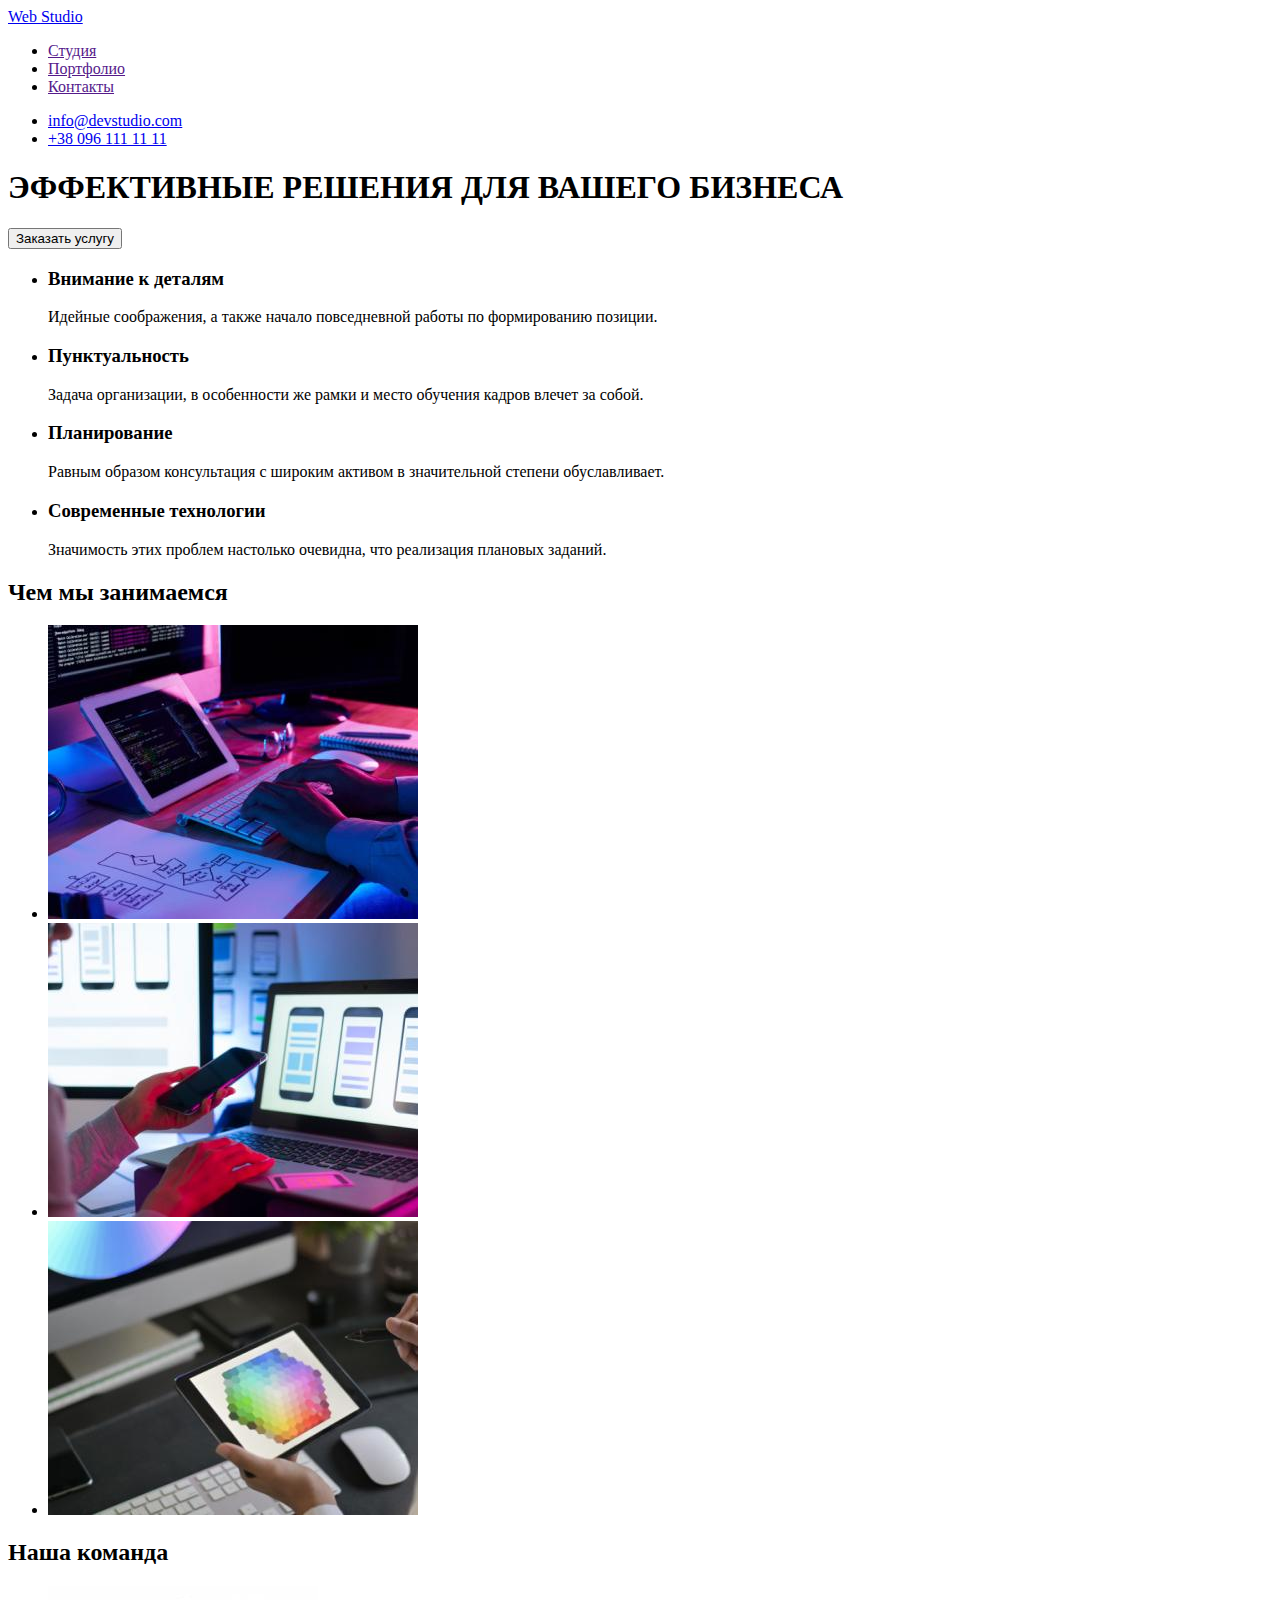
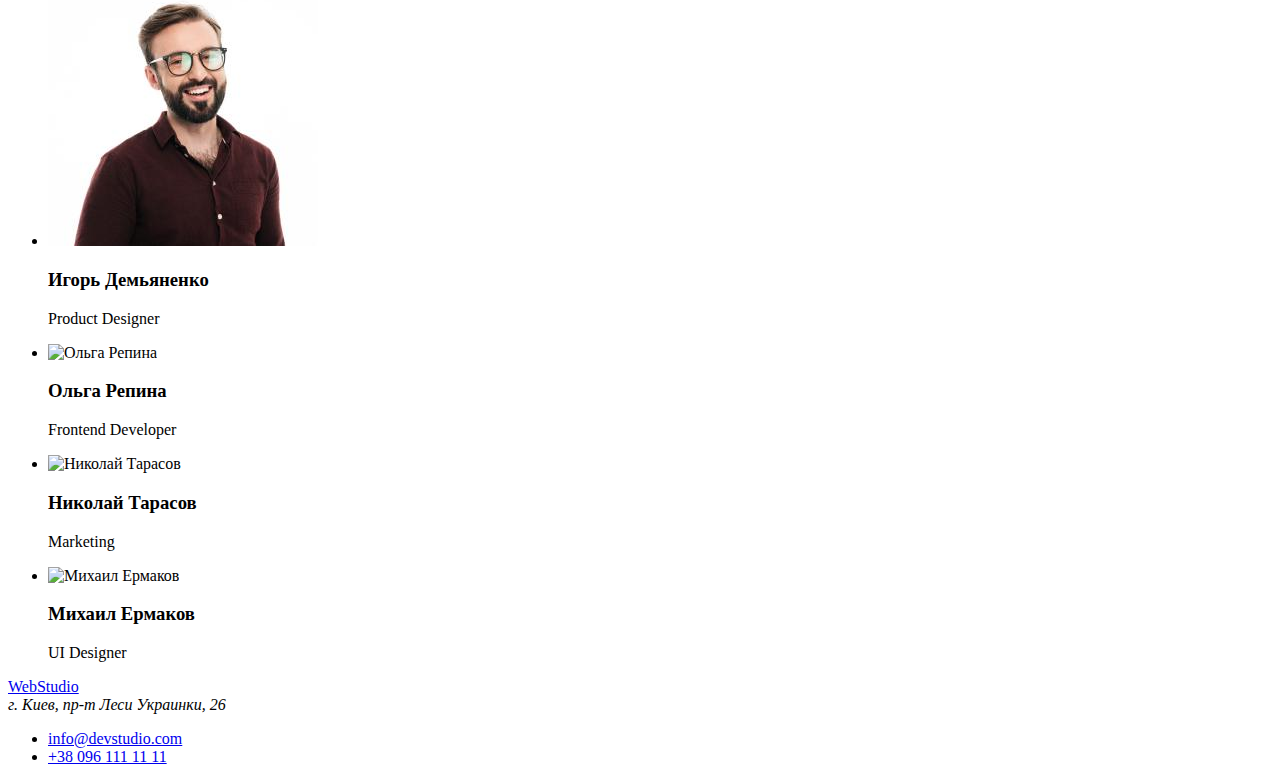
==== index.html @ 042c29c3 "разметка макета Главной стр" ====
<!DOCTYPE html>
<html lang="ru">

<head>
    <meta charset="UTF-8">
    <meta http-equiv="X-UA-Compatible" content="IE=edge">
    <meta name="viewport" content="width=device-width, initial-scale=1.0">
    <title>page 1, Studio</title>
</head>

<body>
    <!-- Шапка сайта Heder-->
    <header>
        <nav>
                <a href="/">Web <span>Studio</span></a>
            <ul>
                <li><a href="">Студия</a></li>
                <li><a href="">Портфолио</a></li>
                <li><a href="">Контакты</a></li>
            </ul>

        </nav>
            <ul>
                <li><a href="mailto:info@devstudio.com">info@devstudio.com</a></li>
                <li><a href="tel:+380961111111">+38 096 111 11 11</a></li>
            </ul>

    </header>

    <main>
        <!-- Шапка section -->
        <section>
            <h1>ЭФФЕКТИВНЫЕ РЕШЕНИЯ ДЛЯ ВАШЕГО БИЗНЕСА</h1>
            <button type="submit">Заказать услугу</button>
        </section>

        <!-- Особенности section  -->
        <section>
            <ul>
                <li>
                    <h3>Внимание к деталям</h3>
                    <p>Идейные соображения, а также начало повседневной работы по формированию позиции.</p>
                </li>
                <li>
                    <h3>Пунктуальность</h3>
                    <p>Задача организации, в особенности же рамки и место обучения кадров влечет за собой.</p>
                </li>
                <li>
                    <h3>Планирование</h3>
                    <p>Равным образом консультация с широким активом в значительной степени обуславливает.</p>
                </li>
                <li>
                    <h3>Современные технологии</h3>
                    <p>Значимость этих проблем настолько очевидна, что реализация плановых заданий.</p>
                </li>
            </ul>
        </section>

        <!-- Чем мы занимаемся section -->
        <section>
            <h2>Чем мы занимаемся</h2>

            <ul>
                <li>
                    <img width="370" src="./images/box_1.jpg" alt="клавиатура и планшет">
                </li>
                <li>
                    <img width="370" src="./images/box_2.jpg" alt="ноутбук на столе">
                </li>
                <li>
                    <img width="370" src="./images/box_3.jpg" alt="планшет в руке">
                </li>
            </ul>
        </section>

        <!-- Наша команда section -->
        <section>
            <h2>Наша команда</h2>

            <ul>
                <li>
                    <img width="270" height="260" src="./images/team_card_1.jpg" alt="Игорь Демьяненко">
                    <h3>Игорь Демьяненко</h3>
                    <p>Product Designer</p>
                </li>
                <li>
                    <img width="270" height="260" src="./images/team_card_2.jpg" alt="Ольга Репина">
                    <h3>Ольга Репина</h3>
                    <p>Frontend Developer</p>
                </li>
                <li>
                    <img width="270" height="260" src="./images/team_card_3.jpg" alt="Николай Тарасов">
                    <h3>Николай Тарасов</h3>
                    <p>Marketing</p>
                </li>
                <li>
                    <img width="270" height="260" src="./images/team_card_4.jpg" alt="Михаил Ермаков">
                    <h3>Михаил Ермаков</h3>
                    <p>UI Designer</p>
                </li>
            </ul>
        </section>

    </main>

    <!-- Футер -->
    <footer>
            <a href="/">Web<span>Studio</span></a>

            <address>г. Киев, пр-т Леси Украинки, 26</address>

            <ul>
                <li><a href="mailto:info@devstudio.com">info@devstudio.com</a></li>
                <li><a href="tel:+380961111111">+38 096 111 11 11</a></li>
            </ul>    
    </footer>
</body>

</html>
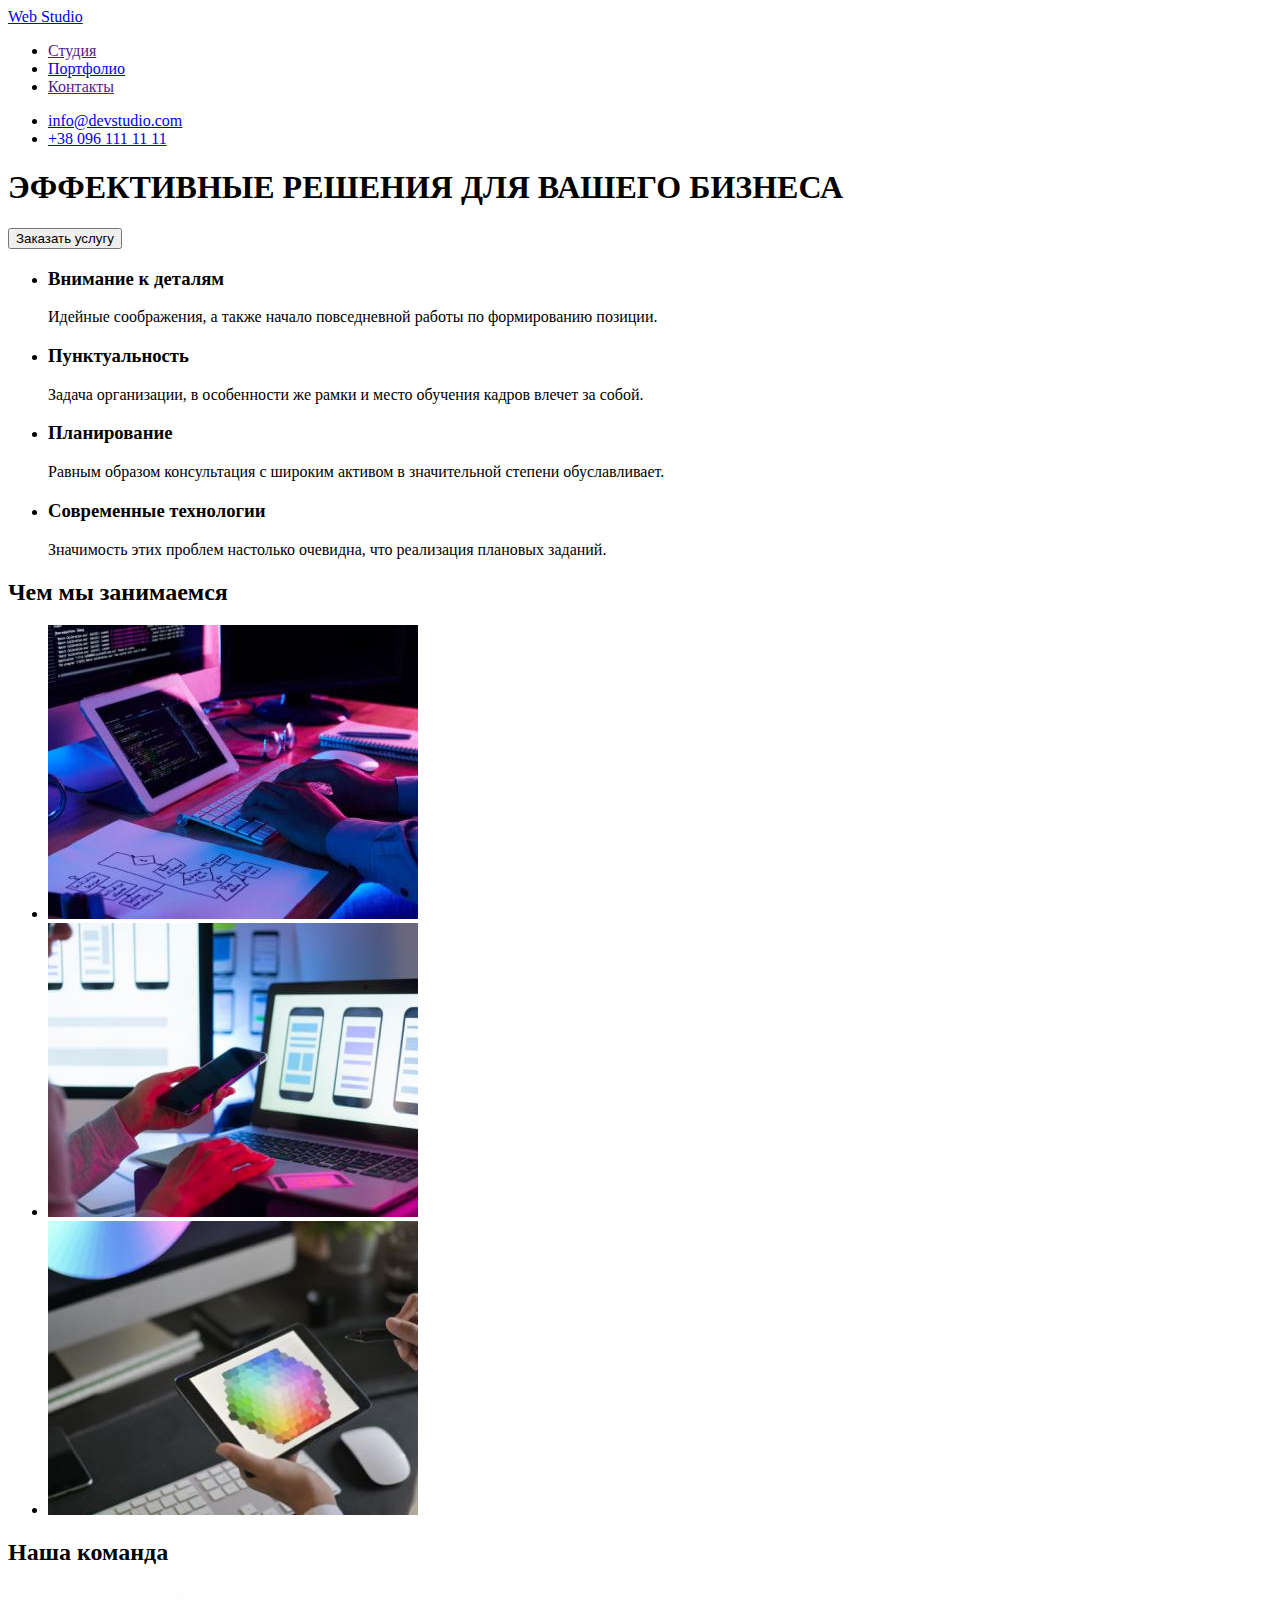
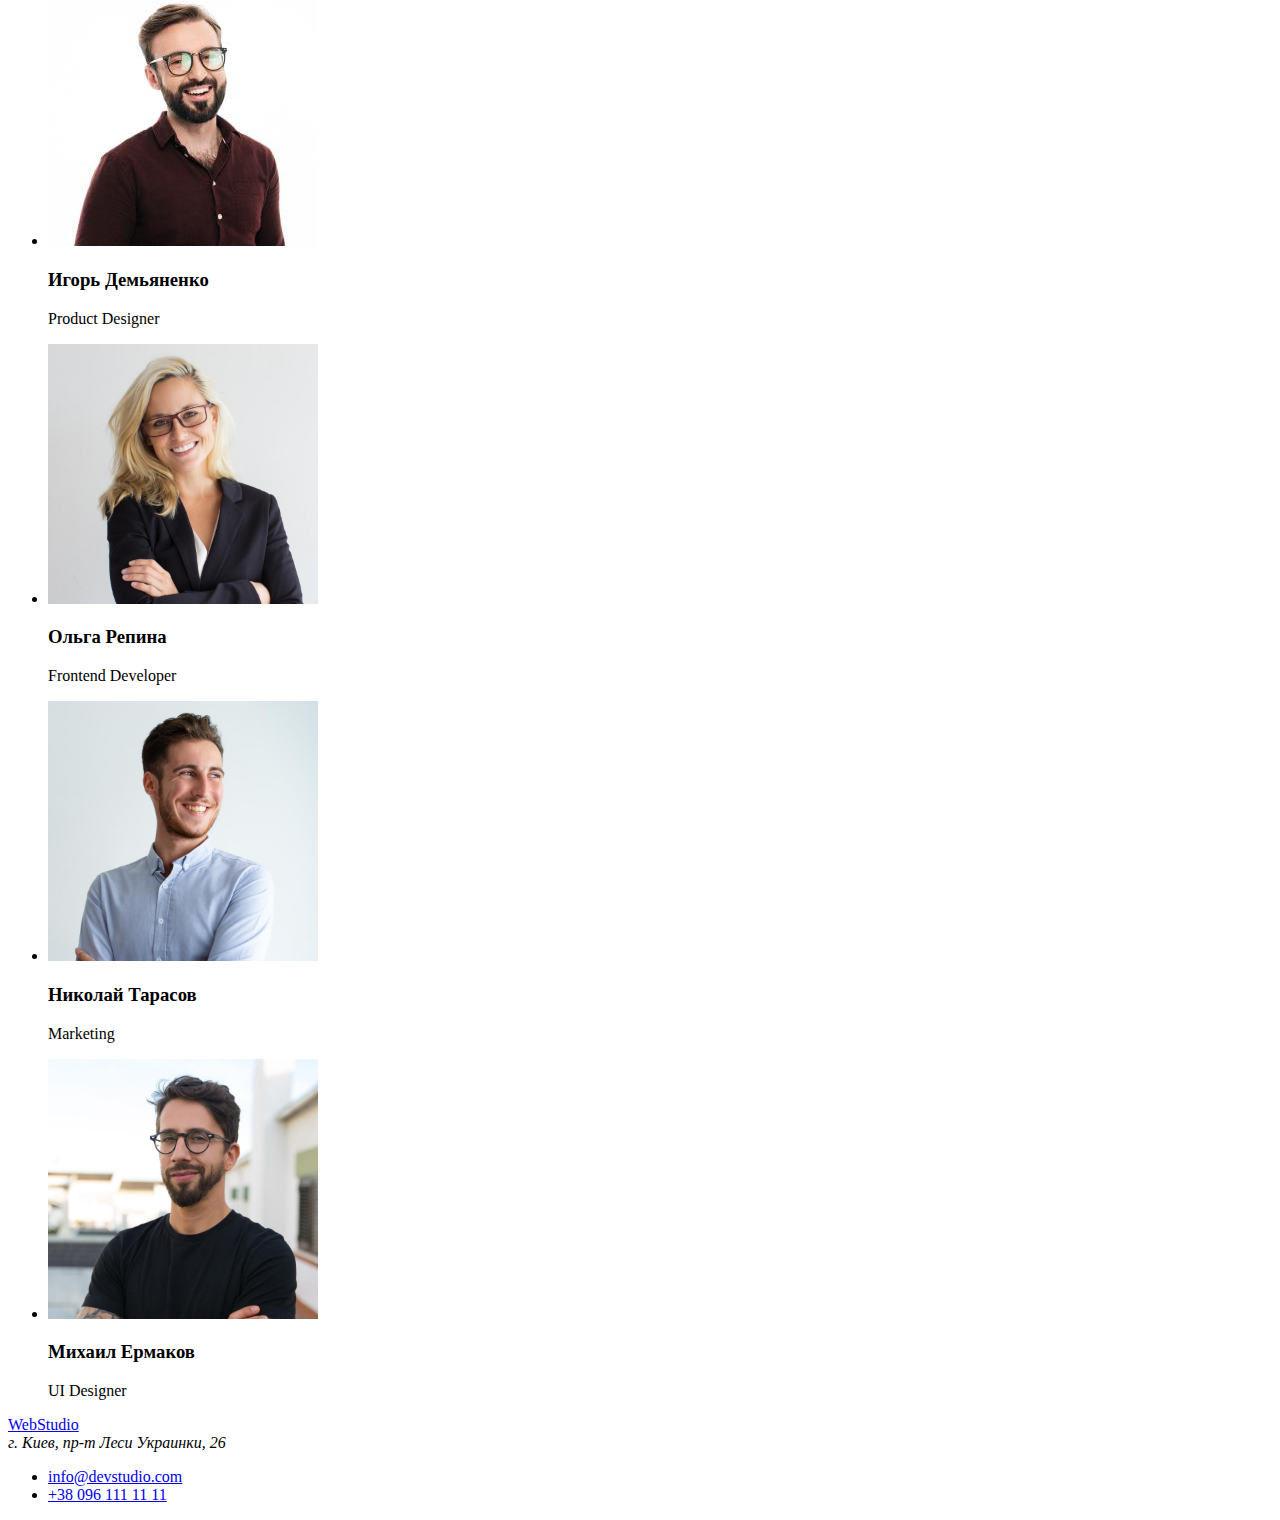
==== commit de31d585: "подключает css" ====
--- a/index.html
+++ b/index.html
@@ -6,6 +6,7 @@
     <meta http-equiv="X-UA-Compatible" content="IE=edge">
     <meta name="viewport" content="width=device-width, initial-scale=1.0">
     <title>page 1, Studio</title>
+    <link rel="stylesheet" href="./css/styles.css">
 </head>
 
 <body>
@@ -15,7 +16,7 @@
                 <a href="/">Web <span>Studio</span></a>
             <ul>
                 <li><a href="">Студия</a></li>
-                <li><a href="">Портфолио</a></li>
+                <li><a href="./portfolio.html">Портфолио</a></li>
                 <li><a href="">Контакты</a></li>
             </ul>
 
@@ -62,13 +63,13 @@
 
             <ul>
                 <li>
-                    <img width="370" src="./images/box_1.jpg" alt="клавиатура и планшет">
+                    <img width="370" src="./images/img main page/box_1.jpg" alt="клавиатура и планшет">
                 </li>
                 <li>
-                    <img width="370" src="./images/box_2.jpg" alt="ноутбук на столе">
+                    <img width="370" src="./images/img main page/box_2.jpg" alt="ноутбук на столе">
                 </li>
                 <li>
-                    <img width="370" src="./images/box_3.jpg" alt="планшет в руке">
+                    <img width="370" src="./images/img main page/box_3.jpg" alt="планшет в руке">
                 </li>
             </ul>
         </section>
@@ -79,22 +80,22 @@
 
             <ul>
                 <li>
-                    <img width="270" height="260" src="./images/team_card_1.jpg" alt="Игорь Демьяненко">
+                    <img width="270" height="260" src="./images/img main page/team_card_1.jpg" alt="Игорь Демьяненко">
                     <h3>Игорь Демьяненко</h3>
                     <p>Product Designer</p>
                 </li>
                 <li>
-                    <img width="270" height="260" src="./images/team_card_2.jpg" alt="Ольга Репина">
+                    <img width="270" height="260" src="./images/img main page/team_card_2.jpg" alt="Ольга Репина">
                     <h3>Ольга Репина</h3>
                     <p>Frontend Developer</p>
                 </li>
                 <li>
-                    <img width="270" height="260" src="./images/team_card_3.jpg" alt="Николай Тарасов">
+                    <img width="270" height="260" src="./images/img main page/team_card_3.jpg" alt="Николай Тарасов">
                     <h3>Николай Тарасов</h3>
                     <p>Marketing</p>
                 </li>
                 <li>
-                    <img width="270" height="260" src="./images/team_card_4.jpg" alt="Михаил Ермаков">
+                    <img width="270" height="260" src="./images/img main page/team_card_4.jpg" alt="Михаил Ермаков">
                     <h3>Михаил Ермаков</h3>
                     <p>UI Designer</p>
                 </li>
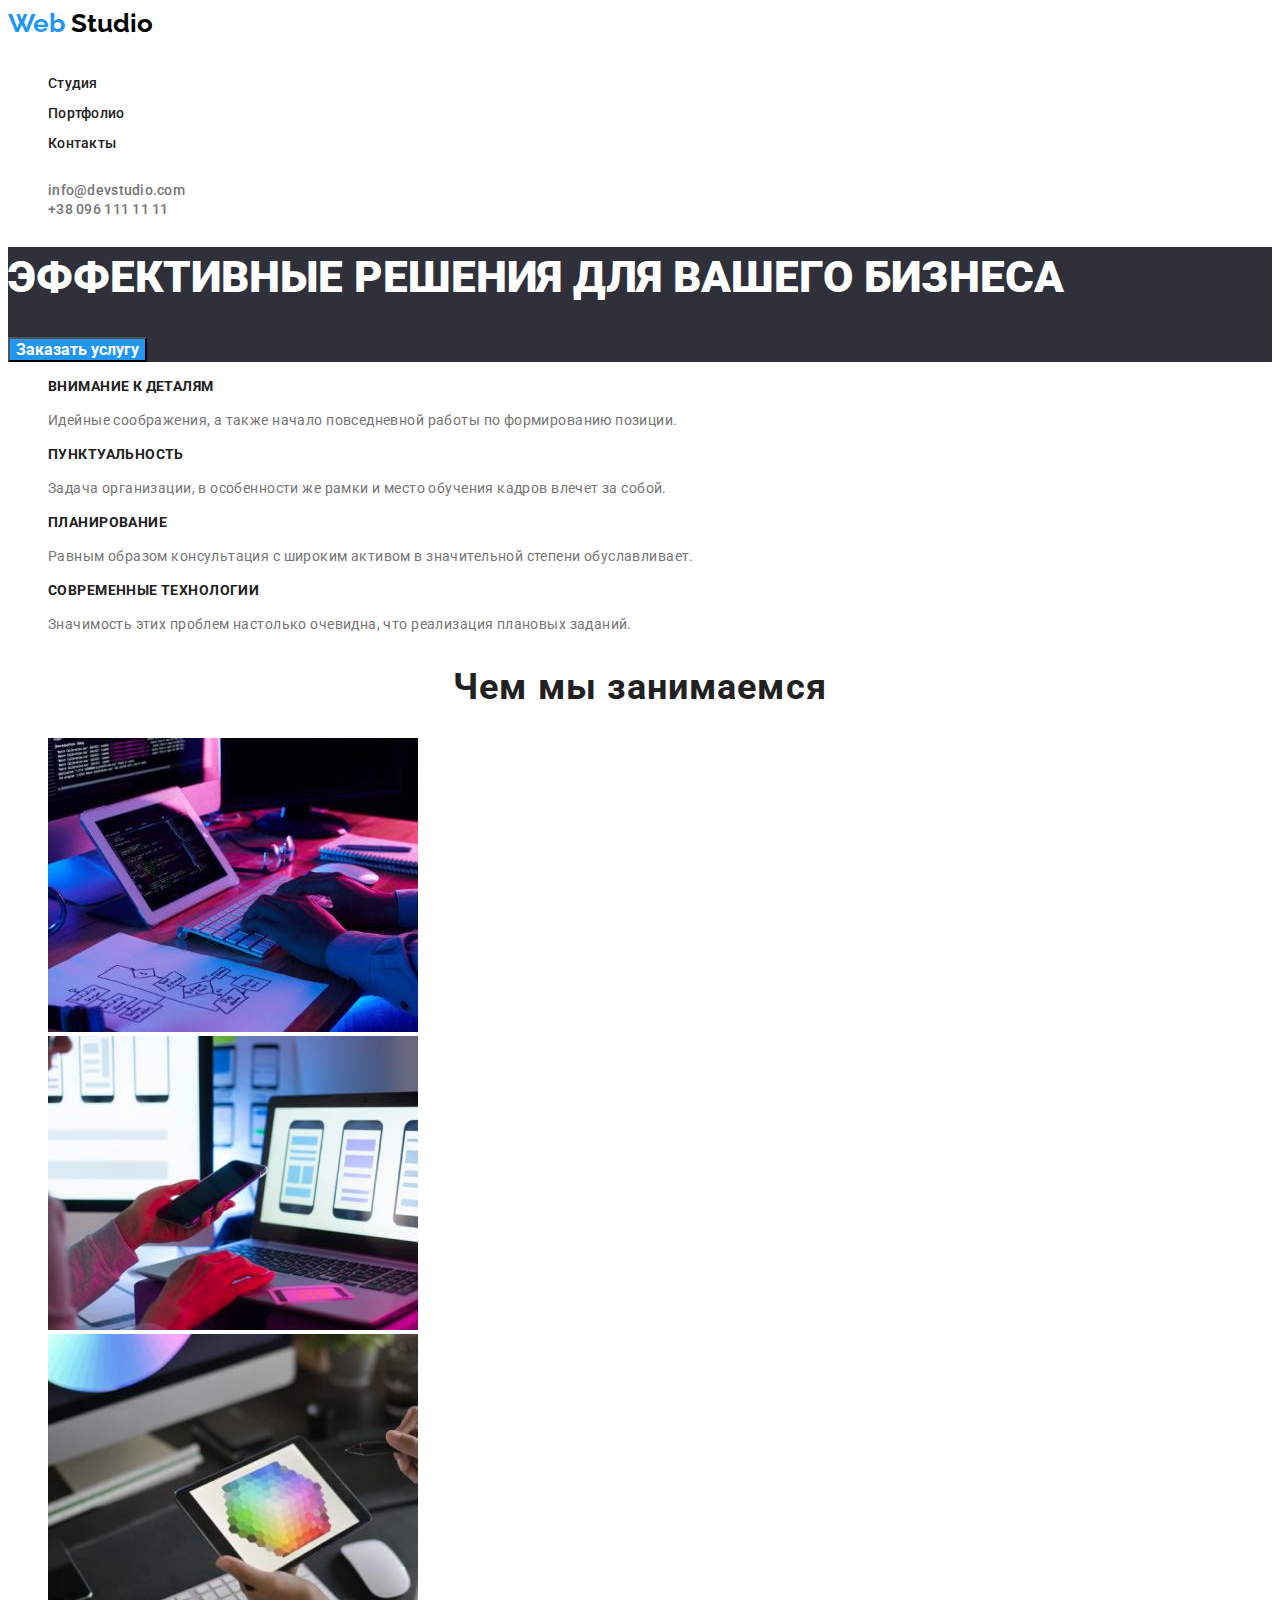
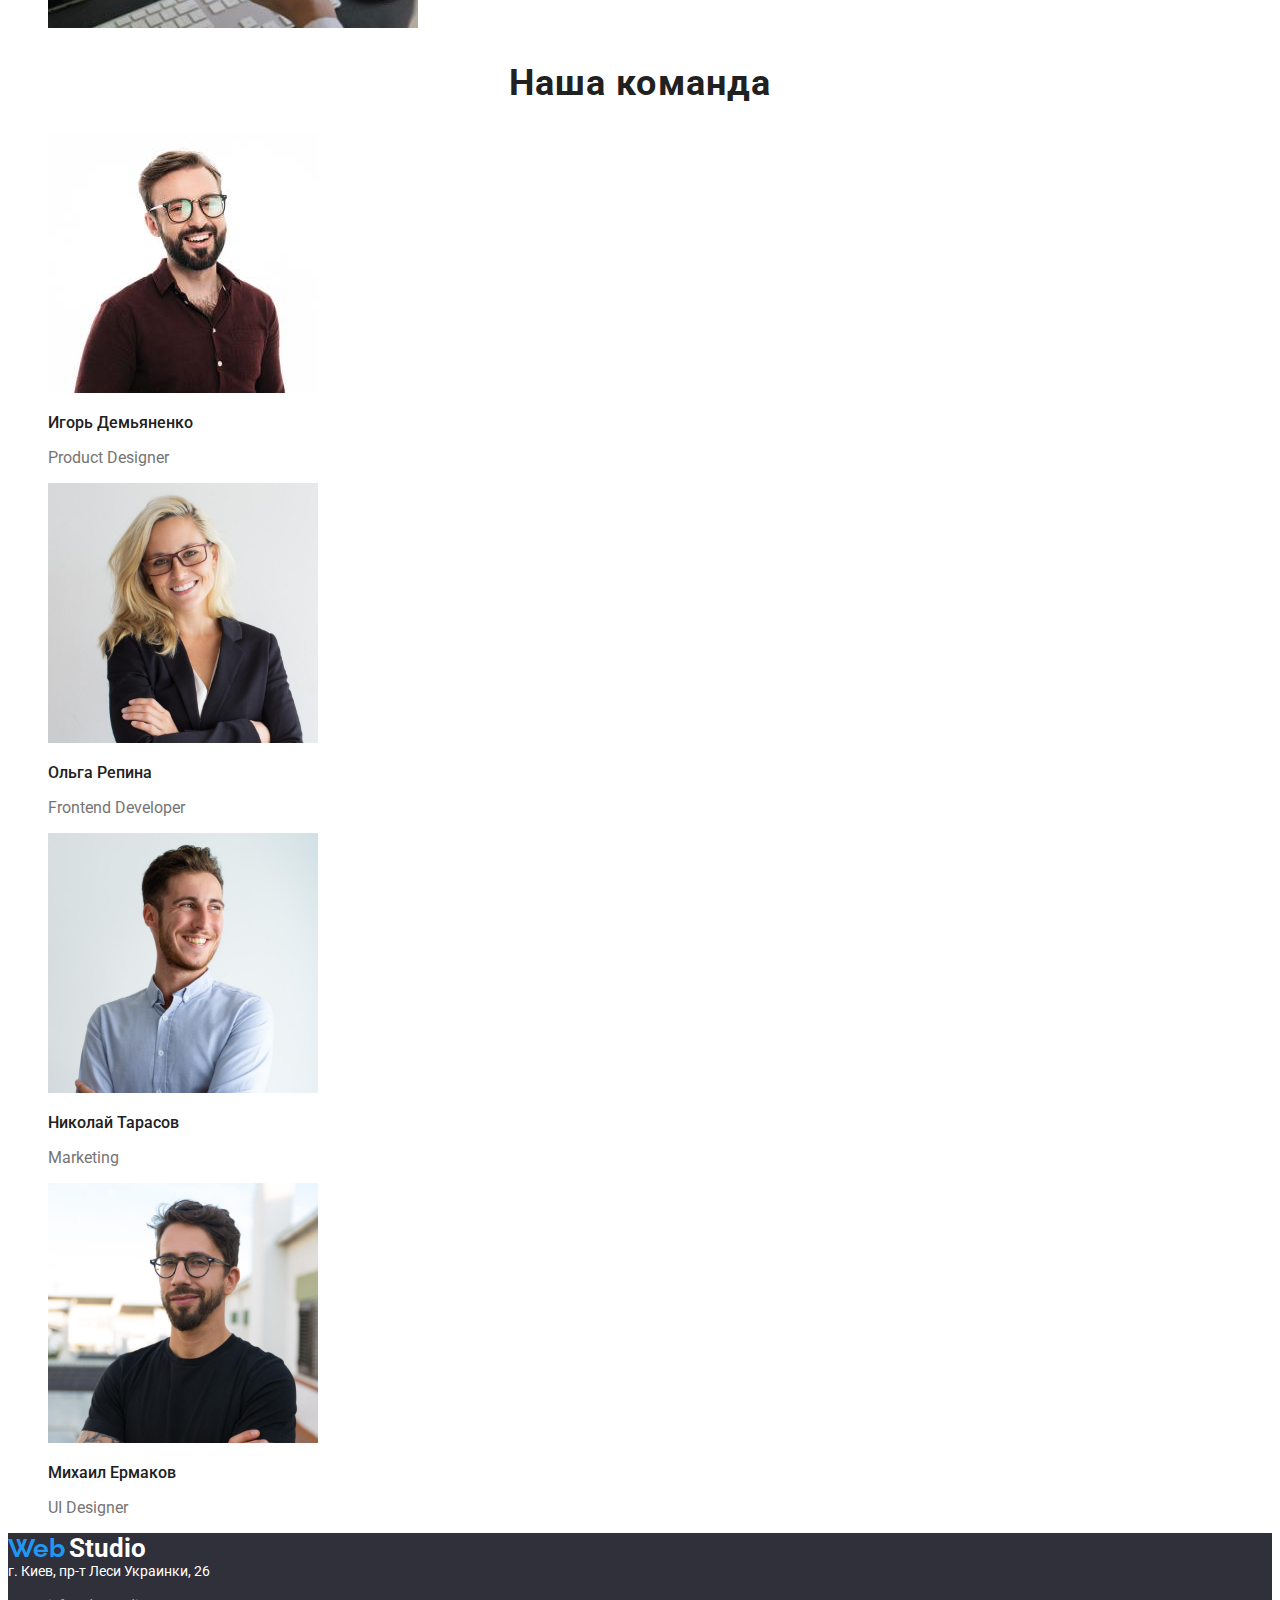
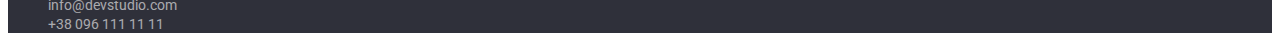
==== commit de1f9c22: "добавляет стили" ====
--- a/index.html
+++ b/index.html
@@ -6,98 +6,101 @@
     <meta http-equiv="X-UA-Compatible" content="IE=edge">
     <meta name="viewport" content="width=device-width, initial-scale=1.0">
     <title>page 1, Studio</title>
+    <link rel="preconnect" href="https://fonts.googleapis.com">
+    <link rel="preconnect" href="https://fonts.gstatic.com" crossorigin>
+    <link href="https://fonts.googleapis.com/css2?family=Raleway:wght@700&family=Roboto:wght@400;500;700;900&display=swap"
+        rel="stylesheet">
     <link rel="stylesheet" href="./css/styles.css">
 </head>
 
 <body>
     <!-- Шапка сайта Heder-->
-    <header>
-        <nav>
-                <a href="/">Web <span>Studio</span></a>
-            <ul>
-                <li><a href="">Студия</a></li>
-                <li><a href="./portfolio.html">Портфолио</a></li>
-                <li><a href="">Контакты</a></li>
+    <header class="position">
+        <nav class="logo-header">
+                <a href="/"><span class="logo-web">Web</span>
+                    <span class="logo-studio">Studio</span></a>
+            <ul class="site-nav">
+                <li><a href="" class="link">Студия</a></li>
+                <li><a href="./portfolio.html" class="link">Портфолио</a></li>
+                <li><a href="" class="link">Контакты</a></li>
             </ul>
 
         </nav>
-            <ul>
-                <li><a href="mailto:info@devstudio.com">info@devstudio.com</a></li>
-                <li><a href="tel:+380961111111">+38 096 111 11 11</a></li>
+            <ul class="link">
+                <li><a href="mailto:info@devstudio.com" class="item">info@devstudio.com</a></li>
+                <li><a href="tel:+380961111111" class="item">+38 096 111 11 11</a></li>
             </ul>
-
     </header>
 
     <main>
-        <!-- Шапка section -->
-        <section>
-            <h1>ЭФФЕКТИВНЫЕ РЕШЕНИЯ ДЛЯ ВАШЕГО БИЗНЕСА</h1>
-            <button type="submit">Заказать услугу</button>
+        <!-- section Герой-->
+        <section class="hero">
+            <h1 class="hero-title">ЭФФЕКТИВНЫЕ РЕШЕНИЯ ДЛЯ ВАШЕГО БИЗНЕСА</h1>
+            <button type="submit" class="hero-order">Заказать услугу</button>
         </section>
 
-        <!-- Особенности section  -->
-        <section>
-            <ul>
-                <li>
-                    <h3>Внимание к деталям</h3>
-                    <p>Идейные соображения, а также начало повседневной работы по формированию позиции.</p>
+        <!-- section Наши качества  -->
+        <section class="qualities">
+            <ul class="about-us">
+                <li class="about-us-list">
+                    <h3 class="about-us-title">Внимание к деталям</h3>
+                    <p class="about-us-item">Идейные соображения, а также начало повседневной работы по формированию позиции.</p>
                 </li>
-                <li>
-                    <h3>Пунктуальность</h3>
-                    <p>Задача организации, в особенности же рамки и место обучения кадров влечет за собой.</p>
+                <li class="about-us-list">
+                    <h3 class="about-us-title">Пунктуальность</h3>
+                    <p class="about-us-item">Задача организации, в особенности же рамки и место обучения кадров влечет за собой.</p>
                 </li>
-                <li>
-                    <h3>Планирование</h3>
-                    <p>Равным образом консультация с широким активом в значительной степени обуславливает.</p>
+                <li class="about-us-list">
+                    <h3 class="about-us-title">Планирование</h3>
+                    <p class="about-us-item">Равным образом консультация с широким активом в значительной степени обуславливает.</p>
                 </li>
-                <li>
-                    <h3>Современные технологии</h3>
-                    <p>Значимость этих проблем настолько очевидна, что реализация плановых заданий.</p>
+                <li class="about-us-list">
+                    <h3 class="about-us-title">Современные технологии</h3>
+                    <p class="about-us-item">Значимость этих проблем настолько очевидна, что реализация плановых заданий.</p>
                 </li>
             </ul>
         </section>
 
-        <!-- Чем мы занимаемся section -->
-        <section>
-            <h2>Чем мы занимаемся</h2>
-
-            <ul>
-                <li>
-                    <img width="370" src="./images/img main page/box_1.jpg" alt="клавиатура и планшет">
+        <!-- section Чем мы занимаемся -->
+        <section class="doing">
+            <h2 class="doing-title">Чем мы занимаемся</h2>
+            <ul class="doing-list">
+                <li class="doing-list-keyboard">
+                    <img width="370" src="./images/img_main_page/box_1.jpg" alt="клавиатура и планшет">
                 </li>
-                <li>
-                    <img width="370" src="./images/img main page/box_2.jpg" alt="ноутбук на столе">
+                <li class="doing-list-notebook">
+                    <img width="370" src="./images/img_main_page/box_2.jpg" alt="ноутбук на столе">
                 </li>
-                <li>
-                    <img width="370" src="./images/img main page/box_3.jpg" alt="планшет в руке">
+                <li class="doing-list-tablet">
+                    <img width="370" src="./images/img_main_page/box_3.jpg" alt="планшет в руке">
                 </li>
             </ul>
         </section>
 
-        <!-- Наша команда section -->
-        <section>
-            <h2>Наша команда</h2>
+        <!-- section Наша команда -->
+        <section class="team">
+            <h2 class="team-title">Наша команда</h2>
 
-            <ul>
-                <li>
-                    <img width="270" height="260" src="./images/img main page/team_card_1.jpg" alt="Игорь Демьяненко">
-                    <h3>Игорь Демьяненко</h3>
-                    <p>Product Designer</p>
+            <ul class="team-list">
+                <li class="covorker">
+                    <img width="270" height="260" src="./images/img_main_page/team_card_1.jpg" alt="Игорь Демьяненко">
+                    <h3 class="covorker-title">Игорь Демьяненко</h3>
+                    <p class="covorker-position">Product Designer</p>
                 </li>
-                <li>
-                    <img width="270" height="260" src="./images/img main page/team_card_2.jpg" alt="Ольга Репина">
-                    <h3>Ольга Репина</h3>
-                    <p>Frontend Developer</p>
+                <li class="covorker">
+                    <img width="270" height="260" src="./images/img_main_page/team_card_2.jpg" alt="Ольга Репина">
+                    <h3 class="covorker-title">Ольга Репина</h3>
+                    <p class="covorker-position">Frontend Developer</p>
                 </li>
-                <li>
-                    <img width="270" height="260" src="./images/img main page/team_card_3.jpg" alt="Николай Тарасов">
-                    <h3>Николай Тарасов</h3>
-                    <p>Marketing</p>
+                <li class="covorker">
+                    <img width="270" height="260" src="./images/img_main_page/team_card_3.jpg" alt="Николай Тарасов">
+                    <h3 class="covorker-title">Николай Тарасов</h3>
+                    <p class="covorker-position">Marketing</p>
                 </li>
-                <li>
-                    <img width="270" height="260" src="./images/img main page/team_card_4.jpg" alt="Михаил Ермаков">
-                    <h3>Михаил Ермаков</h3>
-                    <p>UI Designer</p>
+                <li class="covorker">
+                    <img width="270" height="260" src="./images/img_main_page/team_card_4.jpg" alt="Михаил Ермаков">
+                    <h3 class="covorker-title">Михаил Ермаков</h3>
+                    <p class="covorker-position">UI Designer</p>
                 </li>
             </ul>
         </section>
@@ -105,14 +108,16 @@
     </main>
 
     <!-- Футер -->
-    <footer>
-            <a href="/">Web<span>Studio</span></a>
-
-            <address>г. Киев, пр-т Леси Украинки, 26</address>
+    <footer class="place">
+        <div class="logo-footer">
+            <a href="/"><span class="place-logo-web">Web</span>
+                <span class="place-logo-studio">Studio</span></a>
+        </div>
+            <address class="address">г. Киев, пр-т Леси Украинки, 26</address>
 
             <ul>
-                <li><a href="mailto:info@devstudio.com">info@devstudio.com</a></li>
-                <li><a href="tel:+380961111111">+38 096 111 11 11</a></li>
+                <li><a href="mailto:info@devstudio.com" class="contact">info@devstudio.com</a></li>
+                <li><a href="tel:+380961111111" class="contact">+38 096 111 11 11</a></li>
             </ul>    
     </footer>
 </body>
--- a/css/styles.css
+++ b/css/styles.css
@@ -0,0 +1,287 @@
+/* css переменные */
+:root {
+    --primary-text-color: #757575;
+    --title-text-color: #212121;
+    --accent-color: #2196F3;
+    --primary-background-color: #E5E5E5;
+}
+body {
+    font-family: "Roboto", "Raleway", normal;
+    background-color: #FFFFFF;
+}
+/* Header */
+.position {
+   
+}
+.logo-header {
+    font-family: Raleway;
+    font-style: normal;
+    font-weight: bold;
+    font-size: 26px;
+}
+/* Логотип */
+.logo-header {
+    
+}
+.logo-web {
+    font-family: Raleway;
+    font-style: normal;
+    font-weight: bold;
+    font-size: 26px;
+    color: var(--accent-color);
+}
+.logo-studio {
+    font-family: Raleway;
+    font-style: normal;
+    font-weight: bold;
+    font-size: 26px;
+    color: #000000;
+}
+
+a {
+    text-decoration: none; /* Убираем подчёркивание */
+   }
+
+/* Шапка сайта Heder */
+.site-nav .link {
+    font-family: Roboto;
+    font-style: normal;
+    font-weight: 500;
+    font-size: 14px;
+    line-height: 16px;
+    letter-spacing: 0.02em;
+    color: var(--title-text-color);
+}
+.site-nav .link:hover,
+.site-nav .link:focus {
+    color: var(--accent-color);
+}
+
+.link .item {
+    font-family: Roboto;
+    font-style: normal;
+    font-weight: 500;
+    font-size: 14px;
+    line-height: 16px;
+    letter-spacing: 0.02em;
+    color: #757575;
+}
+.link .item:hover,
+.link .item:focus {
+    color: var(--accent-color);
+}
+
+li {
+    list-style: none;
+}
+
+/* ГЛАВНАЯ СТРАНИЦА */
+
+/* section Герой */
+.hero {
+    background: #2F303A;
+}
+.hero-title {
+    font-family: Roboto;
+    font-style: normal;
+    font-weight: 900;
+    font-size: 44px;
+    line-height: 60px;
+
+    color: #FFFFFF
+}
+/* Button Заказать услугу */
+.hero-order {
+    cursor: pointer;
+    font-family: Roboto;
+    font-style: normal;
+    font-weight: bold;
+    font-size: 16px;
+    text-align: center;
+    color: #FFFFFF;
+    background-color: var(--accent-color);
+}
+
+/* section Наши качества */
+.qualities {
+
+}
+.about-us {
+
+}
+.about-us-list {
+
+}
+.about-us-title {
+    font-family: Roboto;
+    font-style: normal;
+    font-weight: bold;
+    font-size: 14px;
+    line-height: 16px;
+    letter-spacing: 0.03em;
+    text-transform: uppercase;
+    color: var(--title-text-color);
+}
+.about-us-item {
+    font-family: Roboto;
+    font-style: normal;
+    font-weight: normal;
+    font-size: 14px;
+    line-height: 24px;
+    /* or 171% */
+
+    letter-spacing: 0.03em;
+
+    color: var(--primary-text-color);
+}
+
+/* section Чем мы занимаемся */
+.doing {
+
+}
+.doing-title {
+    font-family: Roboto;
+    font-style: normal;
+    font-weight: bold;
+    font-size: 36px;
+    line-height: 42px;
+    text-align: center;
+    letter-spacing: 0.03em;
+
+    color: var(--title-text-color);
+
+}
+.doing-list {
+
+}
+.doing-list-keyboard {
+
+}
+.doing-list-notebook {
+
+}
+.doing-list-tablet {
+
+}
+/* section Наша команда */
+.team {
+
+}
+.team-title {
+    font-family: Roboto;
+    font-style: normal;
+    font-weight: bold;
+    font-size: 36px;
+    line-height: 42px;
+    text-align: center;
+    letter-spacing: 0.03em;
+
+    color: var(--title-text-color);
+}
+.covorker {
+
+}
+.covorker-title {
+    font-family: Roboto;
+    font-style: normal;
+    font-weight: 500;
+    font-size: 16px;
+    line-height: 19px;
+    color: var(--title-text-color);
+}
+.covorker-position {
+    font-family: Roboto;
+    font-style: normal;
+    font-weight: normal;
+    font-size: 16px;
+    line-height: 19px;
+
+    color: #757575;
+}
+
+/* Футер */
+.place {
+background: #2F303A;
+}
+.place-logo-web {
+    font-family: Raleway;
+    font-style: normal;
+    font-weight: bold;
+    font-size: 26px;
+    color: var(--accent-color);
+}
+
+.place-logo-studio {
+    ont-family: Raleway;
+    font-style: normal;
+    font-weight: bold;
+    font-size: 26px;
+    color: #FFFFFF;
+}   
+
+.address {
+    font-family: Roboto;
+    font-style: normal;
+    font-weight: normal;
+    font-size: 14px;
+    color: #FFFFFF;
+}
+.contact {
+font-family: Roboto;
+font-style: normal;
+font-weight: normal;
+font-size: 14px;
+color: rgba(255, 255, 255, 0.6);
+}
+
+/* СТРАНИЦА ПОРТФОЛИО */
+/* section Portfolio */
+
+/* фильтр Кнопки */
+.filter {
+
+}
+.filter-list {
+
+}
+
+.filter-list .link {
+    cursor: pointer;
+
+    font-family: Roboto;
+    font-style: normal;
+    font-weight: 500;
+    font-size: 16px;
+    line-height: 26px;
+    color: var(--title-text-color);
+    background-color: #F5F4FA;
+}
+
+.filter-list .link:hover,
+.filter-list .link:focus {
+    color: #FFFFFF;
+    background-color: var(--accent-color);
+}
+
+/* таблица с картинками */
+.portfolio-img {
+
+}
+.portfolio-img-item {
+
+}
+
+.portfolio-img-title {
+    font-family: Roboto;
+    font-style: normal;
+    font-weight: bold;
+    font-size: 18px;
+    color: var(--title-text-color);
+}
+.portfolio-img-text {
+    font-family: Roboto;
+    font-style: normal;
+    font-weight: normal;
+    font-size: 16px;
+    color: #757575;
+}
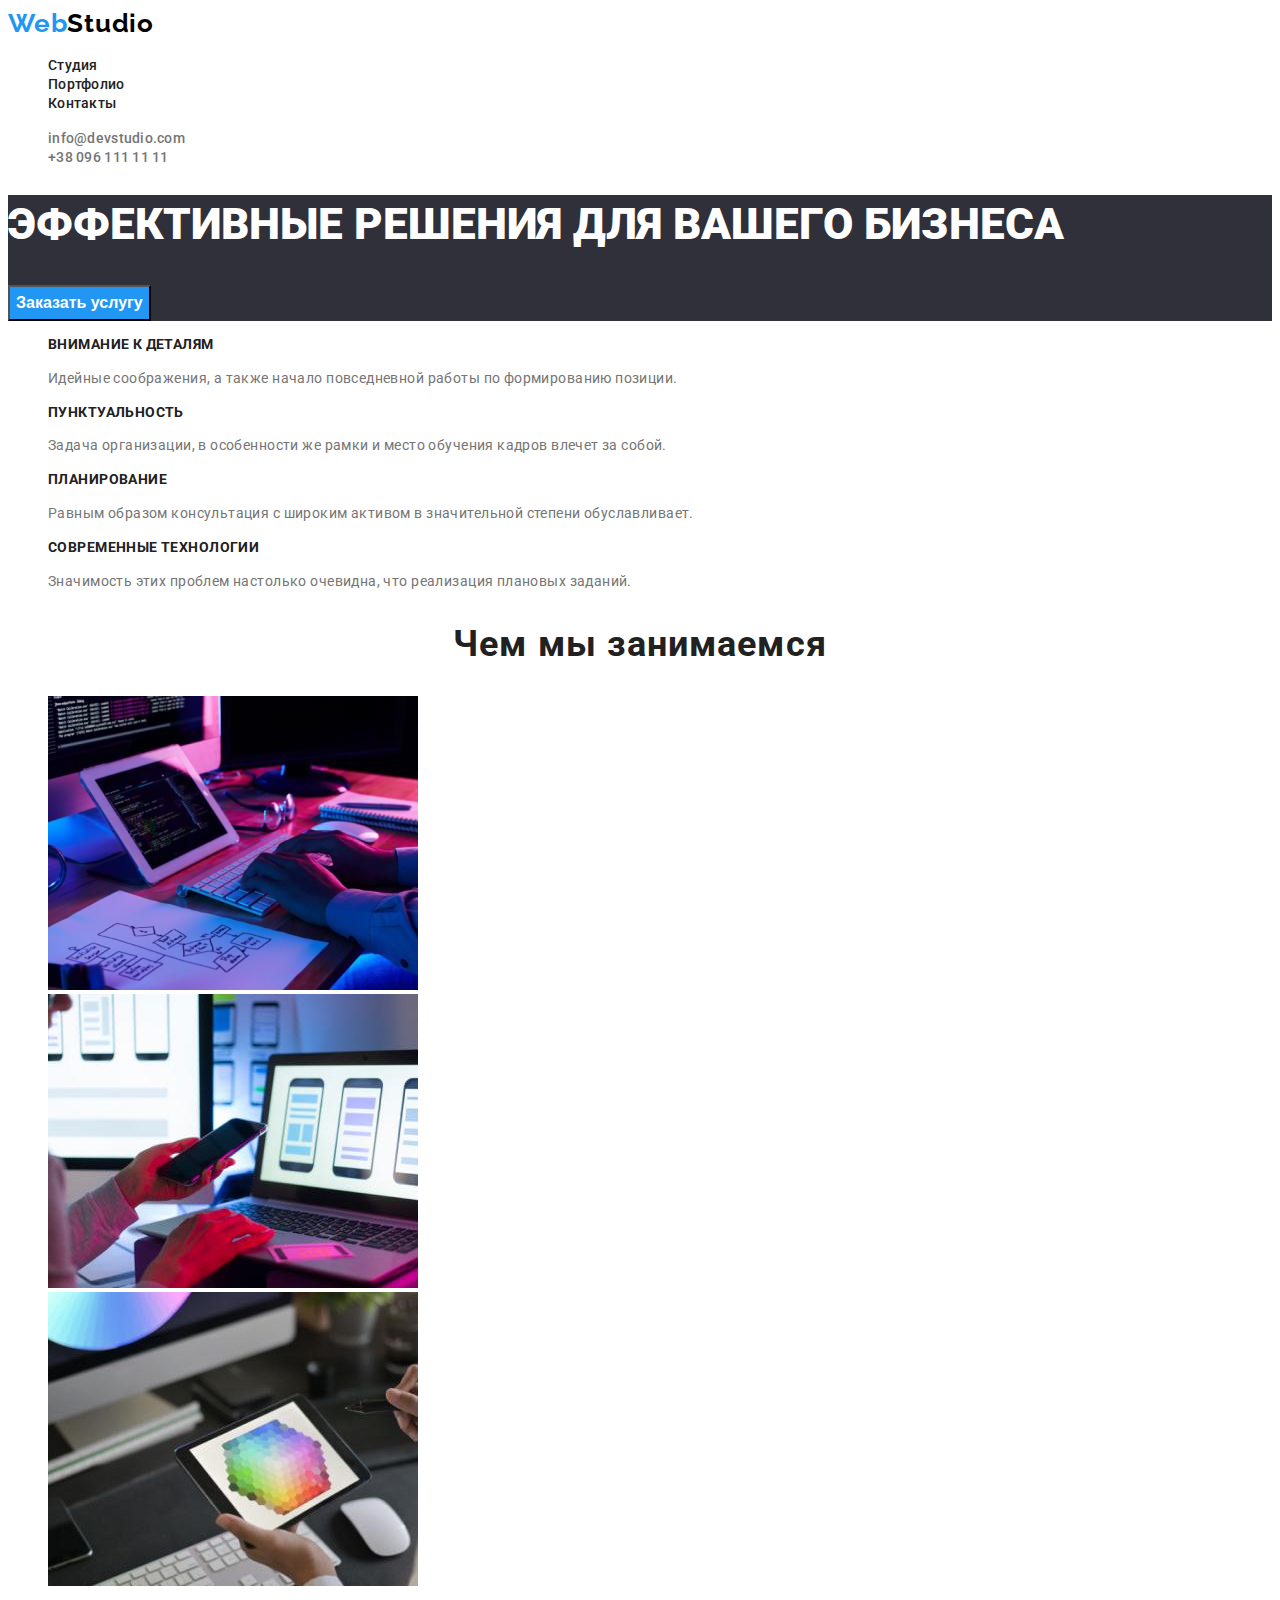
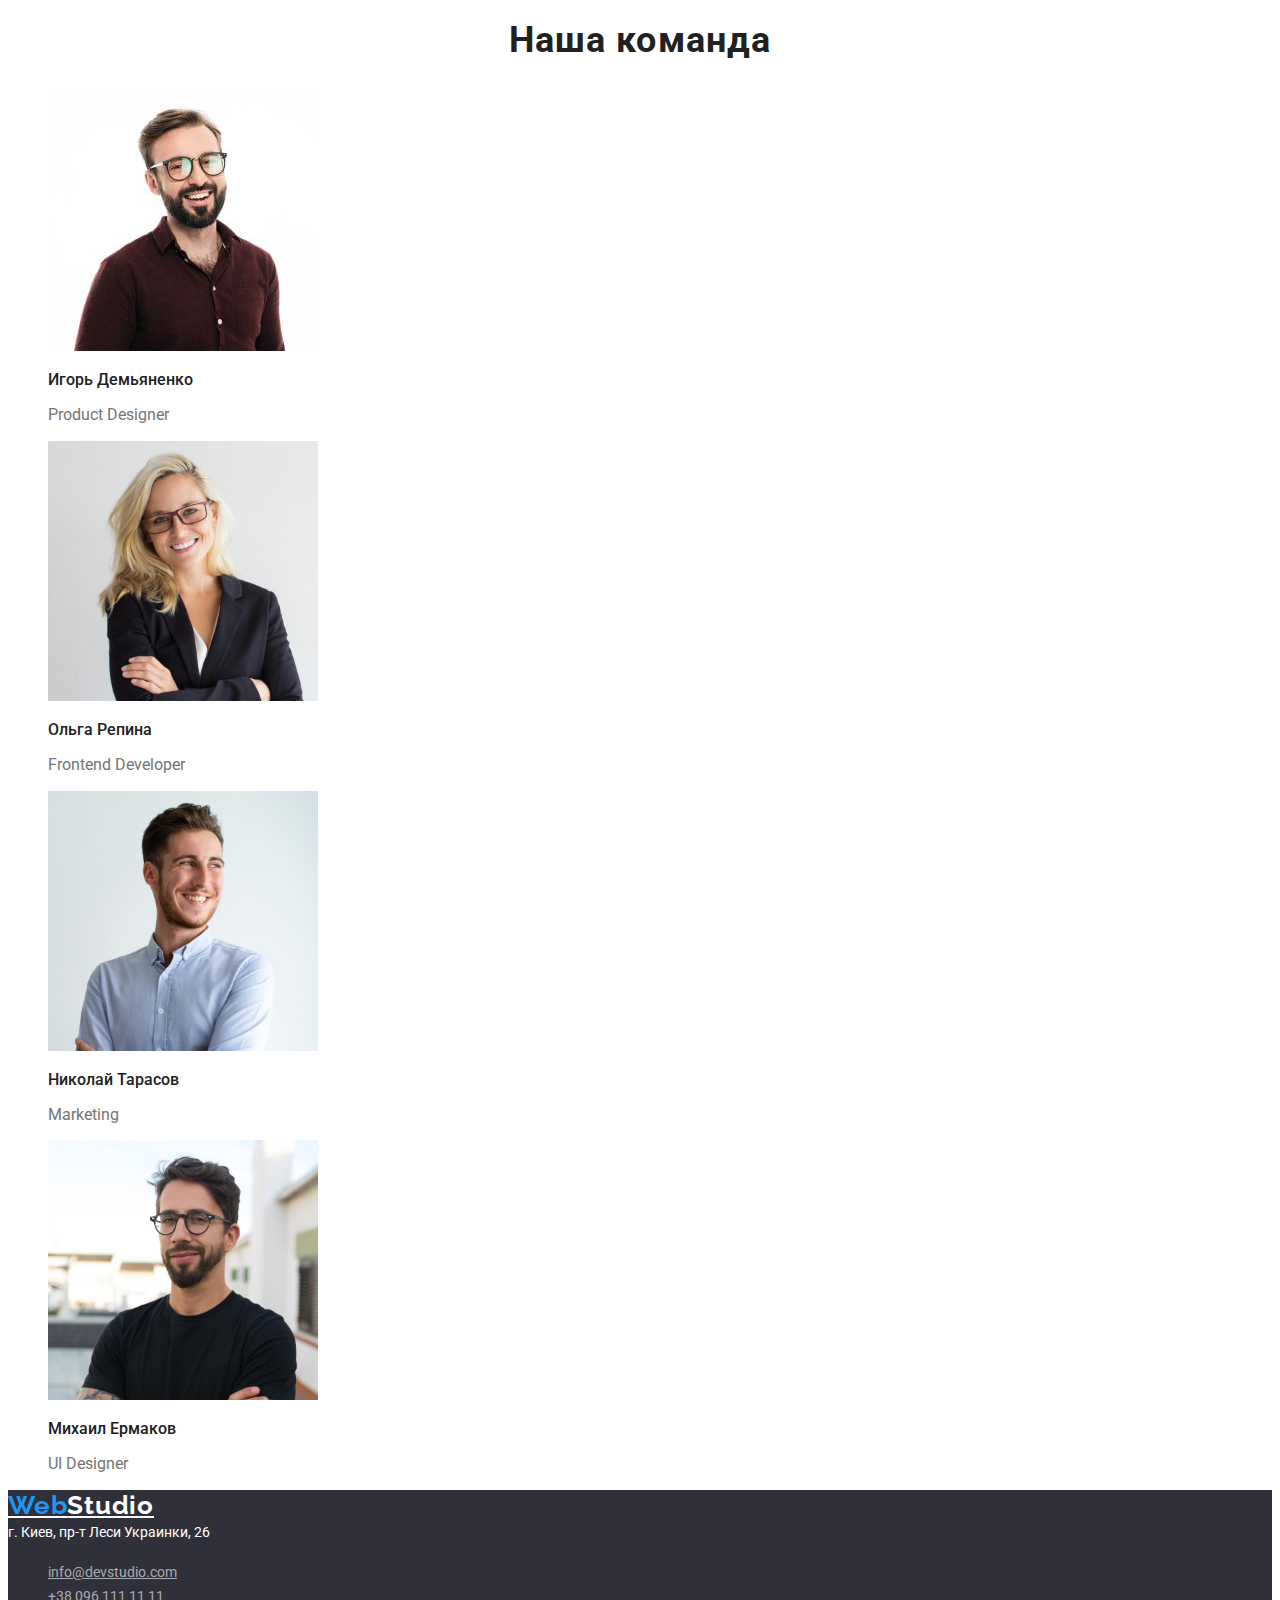
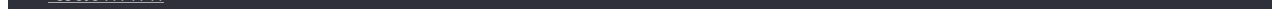
==== commit 438c6624: "исправляет ошибки" ====
--- a/index.html
+++ b/index.html
@@ -16,9 +16,8 @@
 <body>
     <!-- Шапка сайта Heder-->
     <header class="position">
-        <nav class="logo-header">
-                <a href="/"><span class="logo-web">Web</span>
-                    <span class="logo-studio">Studio</span></a>
+        <nav class="header">
+                <a class="logo" href="/"><span class="logo-accent">Web</span>Studio</a>
             <ul class="site-nav">
                 <li><a href="" class="link">Студия</a></li>
                 <li><a href="./portfolio.html" class="link">Портфолио</a></li>
@@ -109,9 +108,8 @@
 
     <!-- Футер -->
     <footer class="place">
-        <div class="logo-footer">
-            <a href="/"><span class="place-logo-web">Web</span>
-                <span class="place-logo-studio">Studio</span></a>
+        <div class="logo">
+            <a class="logo-white" href="/"><span class="logo-accent">Web</span>Studio</a>
         </div>
             <address class="address">г. Киев, пр-т Леси Украинки, 26</address>
 
--- a/css/styles.css
+++ b/css/styles.css
@@ -1,237 +1,202 @@
-/* css переменные */
+/* css Переменные */
 :root {
-    --primary-text-color: #757575;
-    --title-text-color: #212121;
-    --accent-color: #2196F3;
-    --primary-background-color: #E5E5E5;
-}
+  --primary-text-color: #757575;
+  --title-text-color: #212121;
+  --accent-color: #2196f3;
+  --primary-background-color: #e5e5e5;
+  --font-logo: @font;
+}
+
 body {
-    font-family: "Roboto", "Raleway", normal;
-    background-color: #FFFFFF;
+  font-family: "Roboto", "Raleway", normal;
+  background-color: #ffffff;
 }
 /* Header */
 .position {
-   
-}
-.logo-header {
-    font-family: Raleway;
-    font-style: normal;
-    font-weight: bold;
-    font-size: 26px;
-}
+}
+
 /* Логотип */
-.logo-header {
-    
-}
-.logo-web {
-    font-family: Raleway;
-    font-style: normal;
-    font-weight: bold;
-    font-size: 26px;
-    color: var(--accent-color);
-}
-.logo-studio {
-    font-family: Raleway;
-    font-style: normal;
-    font-weight: bold;
-    font-size: 26px;
-    color: #000000;
-}
-
-a {
-    text-decoration: none; /* Убираем подчёркивание */
-   }
+.logo {
+  text-decoration: none;
+}
+.logo {
+  font-family: Raleway, sans-serif;
+  font-weight: 700;
+  font-size: 26px;
+  line-height: 1.19;
+  letter-spacing: 0.03em;
+  color: #000000;
+}
+
+.logo-accent {
+  color: var(--accent-color);
+}
+.logo-white {
+  color: #ffffff;
+}
 
 /* Шапка сайта Heder */
+
 .site-nav .link {
-    font-family: Roboto;
-    font-style: normal;
-    font-weight: 500;
-    font-size: 14px;
-    line-height: 16px;
-    letter-spacing: 0.02em;
-    color: var(--title-text-color);
+  text-decoration: none;
+  font-weight: 500;
+  font-size: 14px;
+  line-height: 1.14;
+  letter-spacing: 0.02em;
+  color: var(--title-text-color);
 }
 .site-nav .link:hover,
 .site-nav .link:focus {
-    color: var(--accent-color);
+  color: var(--accent-color);
 }
 
 .link .item {
-    font-family: Roboto;
-    font-style: normal;
-    font-weight: 500;
-    font-size: 14px;
-    line-height: 16px;
-    letter-spacing: 0.02em;
-    color: #757575;
+  text-decoration: none;
+  font-weight: 500;
+  font-size: 14px;
+  line-height: 1.14;
+  letter-spacing: 0.02em;
+  color: #757575;
 }
 .link .item:hover,
 .link .item:focus {
-    color: var(--accent-color);
+  color: var(--accent-color);
 }
 
 li {
-    list-style: none;
+  list-style: none;
 }
 
 /* ГЛАВНАЯ СТРАНИЦА */
 
 /* section Герой */
 .hero {
-    background: #2F303A;
+  background: #2f303a;
 }
 .hero-title {
-    font-family: Roboto;
-    font-style: normal;
-    font-weight: 900;
-    font-size: 44px;
-    line-height: 60px;
-
-    color: #FFFFFF
+  font-weight: 900;
+  font-size: 44px;
+  line-height: 1.36;
+
+  color: #ffffff;
 }
 /* Button Заказать услугу */
 .hero-order {
-    cursor: pointer;
-    font-family: Roboto;
-    font-style: normal;
-    font-weight: bold;
-    font-size: 16px;
-    text-align: center;
-    color: #FFFFFF;
-    background-color: var(--accent-color);
+  cursor: pointer;
+  font-weight: bold;
+  font-size: 16px;
+  line-height: 1.87;
+  text-align: center;
+  color: #ffffff;
+  background-color: var(--accent-color);
 }
 
 /* section Наши качества */
 .qualities {
-
 }
 .about-us {
-
 }
 .about-us-list {
-
 }
 .about-us-title {
-    font-family: Roboto;
-    font-style: normal;
-    font-weight: bold;
-    font-size: 14px;
-    line-height: 16px;
-    letter-spacing: 0.03em;
-    text-transform: uppercase;
-    color: var(--title-text-color);
+  font-weight: bold;
+  font-size: 14px;
+  line-height: 1.14;
+  letter-spacing: 0.03em;
+  text-transform: uppercase;
+  color: var(--title-text-color);
 }
 .about-us-item {
-    font-family: Roboto;
-    font-style: normal;
-    font-weight: normal;
-    font-size: 14px;
-    line-height: 24px;
-    /* or 171% */
-
-    letter-spacing: 0.03em;
-
-    color: var(--primary-text-color);
+  font-weight: normal;
+  font-size: 14px;
+  line-height: 1.71;
+  /* or 171% */
+
+  letter-spacing: 0.03em;
+
+  color: var(--primary-text-color);
 }
 
 /* section Чем мы занимаемся */
 .doing {
-
 }
 .doing-title {
-    font-family: Roboto;
-    font-style: normal;
-    font-weight: bold;
-    font-size: 36px;
-    line-height: 42px;
-    text-align: center;
-    letter-spacing: 0.03em;
-
-    color: var(--title-text-color);
-
+  font-weight: bold;
+  font-size: 36px;
+  line-height: 1.16;
+  text-align: center;
+  letter-spacing: 0.03em;
+
+  color: var(--title-text-color);
 }
 .doing-list {
-
 }
 .doing-list-keyboard {
-
 }
 .doing-list-notebook {
-
 }
 .doing-list-tablet {
-
 }
 /* section Наша команда */
 .team {
-
 }
 .team-title {
-    font-family: Roboto;
-    font-style: normal;
-    font-weight: bold;
-    font-size: 36px;
-    line-height: 42px;
-    text-align: center;
-    letter-spacing: 0.03em;
-
-    color: var(--title-text-color);
+  font-weight: bold;
+  font-size: 36px;
+  line-height: 1.16;
+  text-align: center;
+  letter-spacing: 0.03em;
+
+  color: var(--title-text-color);
 }
 .covorker {
-
 }
 .covorker-title {
-    font-family: Roboto;
-    font-style: normal;
-    font-weight: 500;
-    font-size: 16px;
-    line-height: 19px;
-    color: var(--title-text-color);
+  font-weight: 500;
+  font-size: 16px;
+  line-height: 1.18;
+  color: var(--title-text-color);
 }
 .covorker-position {
-    font-family: Roboto;
-    font-style: normal;
-    font-weight: normal;
-    font-size: 16px;
-    line-height: 19px;
-
-    color: #757575;
+  font-weight: normal;
+  font-size: 16px;
+  line-height: 1.18;
+
+  color: #757575;
 }
 
 /* Футер */
 .place {
-background: #2F303A;
+  background: #2f303a;
 }
 .place-logo-web {
-    font-family: Raleway;
-    font-style: normal;
-    font-weight: bold;
-    font-size: 26px;
-    color: var(--accent-color);
+  font-family: Raleway;
+  font-weight: bold;
+  font-size: 26px;
+  line-height: 1.19;
+  color: var(--accent-color);
 }
 
 .place-logo-studio {
-    ont-family: Raleway;
-    font-style: normal;
-    font-weight: bold;
-    font-size: 26px;
-    color: #FFFFFF;
-}   
+  ont-family: Raleway;
+  font-weight: bold;
+  font-size: 26px;
+  line-height: 1.19;
+  color: #ffffff;
+}
 
 .address {
-    font-family: Roboto;
-    font-style: normal;
-    font-weight: normal;
-    font-size: 14px;
-    color: #FFFFFF;
+  font-style: normal;
+  font-weight: normal;
+  font-size: 14px;
+  line-height: 1.71;
+  color: #ffffff;
 }
 .contact {
-font-family: Roboto;
-font-style: normal;
-font-weight: normal;
-font-size: 14px;
-color: rgba(255, 255, 255, 0.6);
+  font-weight: normal;
+  font-size: 14px;
+  line-height: 1.71;
+  color: rgba(255, 255, 255, 0.6);
 }
 
 /* СТРАНИЦА ПОРТФОЛИО */
@@ -239,49 +204,38 @@
 
 /* фильтр Кнопки */
 .filter {
-
 }
 .filter-list {
-
 }
 
 .filter-list .link {
-    cursor: pointer;
-
-    font-family: Roboto;
-    font-style: normal;
-    font-weight: 500;
-    font-size: 16px;
-    line-height: 26px;
-    color: var(--title-text-color);
-    background-color: #F5F4FA;
+  cursor: pointer;
+  font-weight: 500;
+  font-size: 16px;
+  line-height: 1.62;
+  color: var(--title-text-color);
+  background-color: #f5f4fa;
 }
 
 .filter-list .link:hover,
 .filter-list .link:focus {
-    color: #FFFFFF;
-    background-color: var(--accent-color);
+  color: #ffffff;
+  background-color: var(--accent-color);
 }
 
 /* таблица с картинками */
 .portfolio-img {
-
 }
 .portfolio-img-item {
-
 }
 
 .portfolio-img-title {
-    font-family: Roboto;
-    font-style: normal;
-    font-weight: bold;
-    font-size: 18px;
-    color: var(--title-text-color);
+  font-size: 18px;
+  line-height: 2;
+  color: var(--title-text-color);
 }
 .portfolio-img-text {
-    font-family: Roboto;
-    font-style: normal;
-    font-weight: normal;
-    font-size: 16px;
-    color: #757575;
-}
+  font-size: 16px;
+  line-height: 1.87;
+  color: var(--primary-text-color);
+}
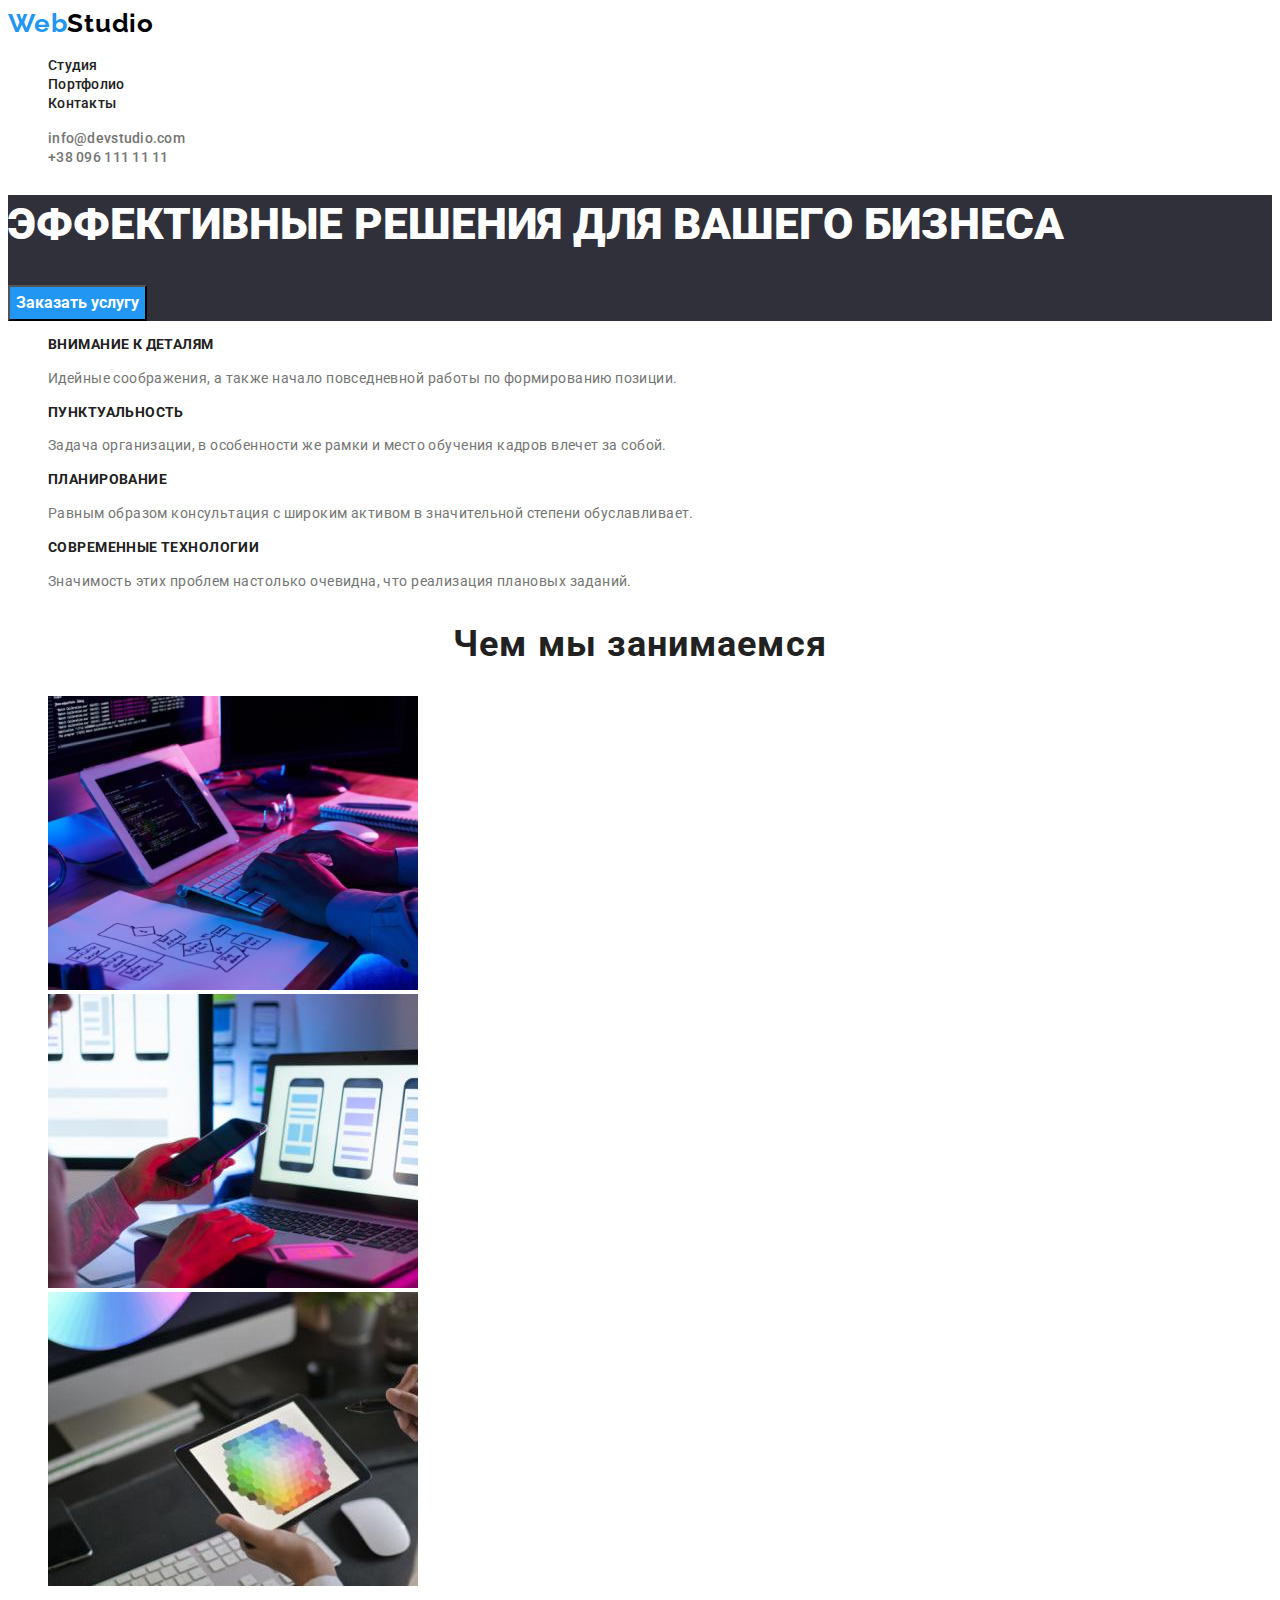
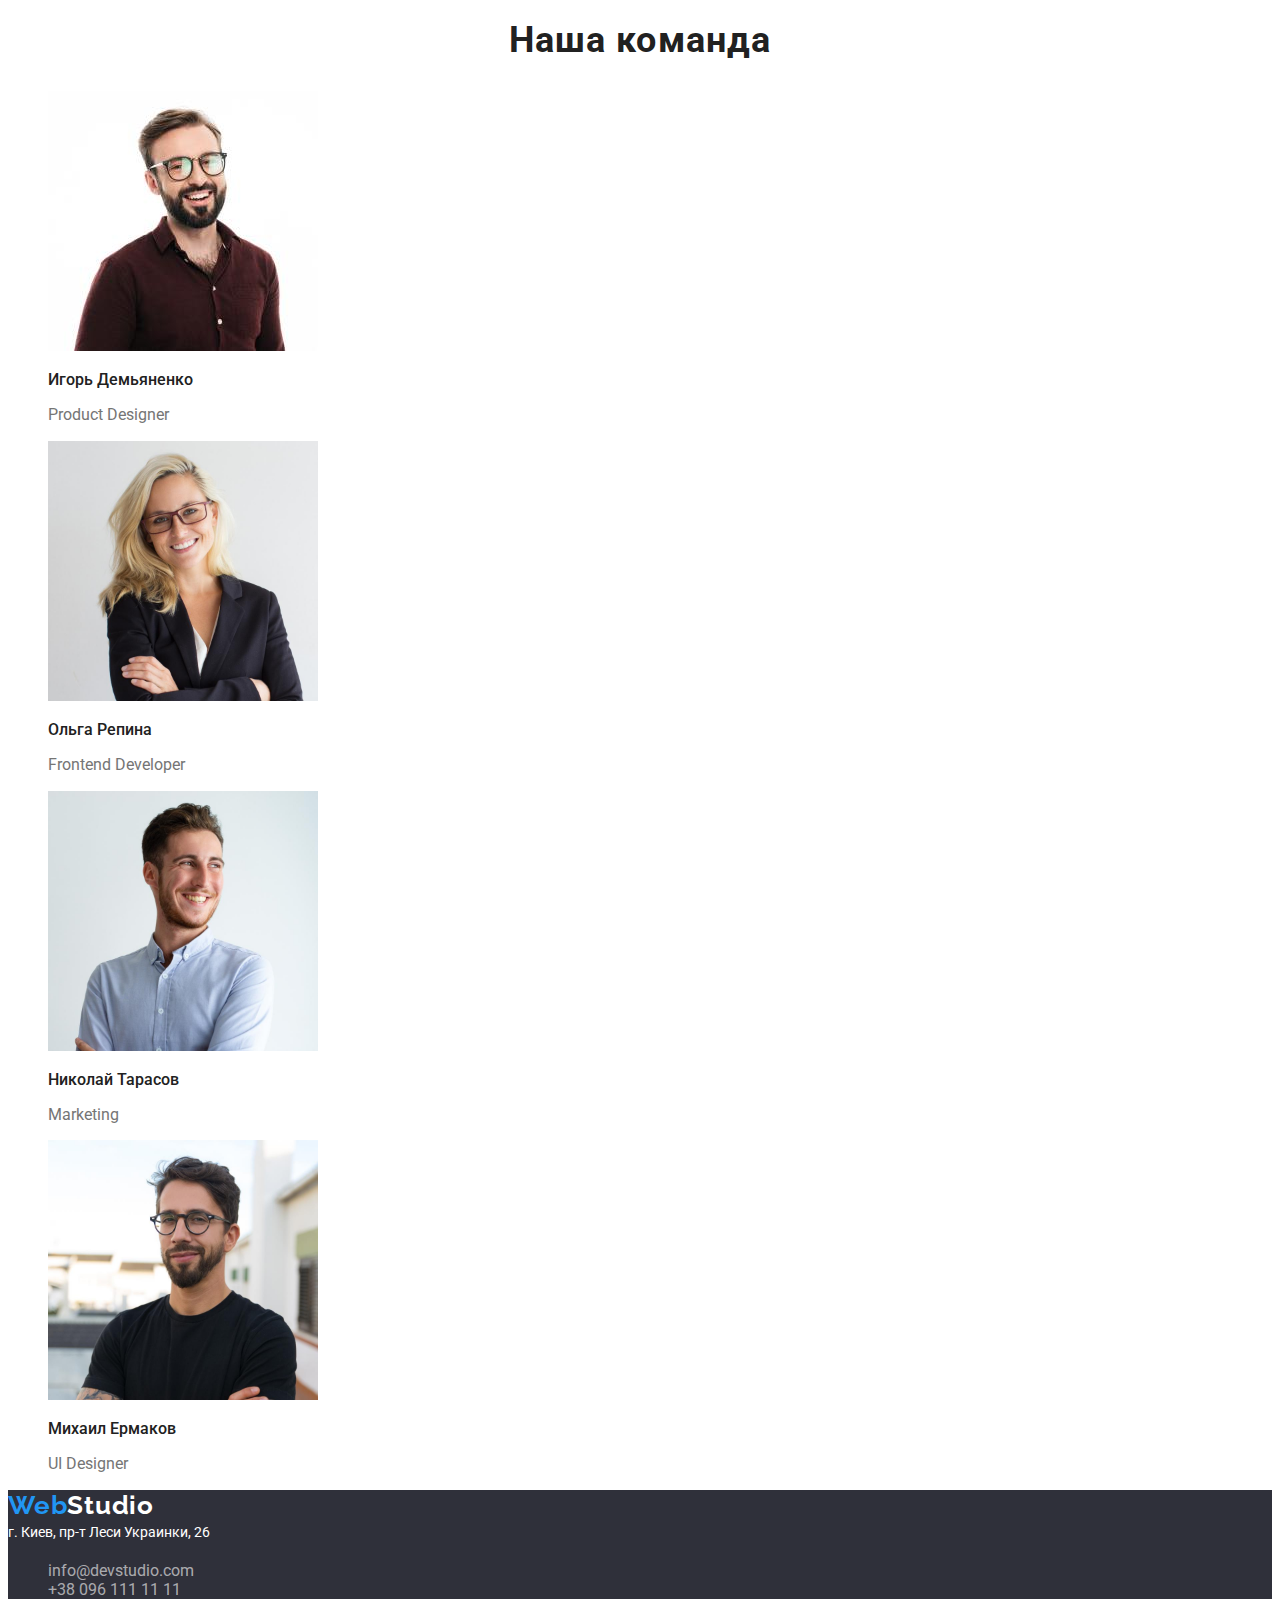
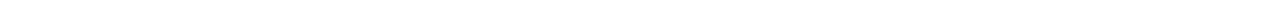
==== commit 3d820ccd: "вносит правки" ====
--- a/index.html
+++ b/index.html
@@ -17,15 +17,15 @@
     <!-- Шапка сайта Heder-->
     <header class="position">
         <nav class="header">
-                <a class="logo" href="/"><span class="logo-accent">Web</span>Studio</a>
-            <ul class="site-nav">
-                <li><a href="" class="link">Студия</a></li>
-                <li><a href="./portfolio.html" class="link">Портфолио</a></li>
-                <li><a href="" class="link">Контакты</a></li>
+                <a class="logo" href="./index.html"><span class="logo-accent">Web</span>Studio</a>
+            <ul class="list">
+                <li class="site-nav"><a href="" class="link">Студия</a></li>
+                <li class="site-nav"><a href="./portfolio.html" class="link">Портфолио</a></li>
+                <li class="site-nav"><a href="" class="link">Контакты</a></li>
             </ul>
 
         </nav>
-            <ul class="link">
+            <ul class="list">
                 <li><a href="mailto:info@devstudio.com" class="item">info@devstudio.com</a></li>
                 <li><a href="tel:+380961111111" class="item">+38 096 111 11 11</a></li>
             </ul>
@@ -40,7 +40,7 @@
 
         <!-- section Наши качества  -->
         <section class="qualities">
-            <ul class="about-us">
+            <ul class="list">
                 <li class="about-us-list">
                     <h3 class="about-us-title">Внимание к деталям</h3>
                     <p class="about-us-item">Идейные соображения, а также начало повседневной работы по формированию позиции.</p>
@@ -63,7 +63,7 @@
         <!-- section Чем мы занимаемся -->
         <section class="doing">
             <h2 class="doing-title">Чем мы занимаемся</h2>
-            <ul class="doing-list">
+            <ul class="list">
                 <li class="doing-list-keyboard">
                     <img width="370" src="./images/img_main_page/box_1.jpg" alt="клавиатура и планшет">
                 </li>
@@ -80,7 +80,7 @@
         <section class="team">
             <h2 class="team-title">Наша команда</h2>
 
-            <ul class="team-list">
+            <ul class="list">
                 <li class="covorker">
                     <img width="270" height="260" src="./images/img_main_page/team_card_1.jpg" alt="Игорь Демьяненко">
                     <h3 class="covorker-title">Игорь Демьяненко</h3>
@@ -107,13 +107,13 @@
     </main>
 
     <!-- Футер -->
-    <footer class="place">
+    <footer class="footer">
         <div class="logo">
             <a class="logo-white" href="/"><span class="logo-accent">Web</span>Studio</a>
         </div>
             <address class="address">г. Киев, пр-т Леси Украинки, 26</address>
 
-            <ul>
+            <ul class="list">
                 <li><a href="mailto:info@devstudio.com" class="contact">info@devstudio.com</a></li>
                 <li><a href="tel:+380961111111" class="contact">+38 096 111 11 11</a></li>
             </ul>    
--- a/css/styles.css
+++ b/css/styles.css
@@ -4,22 +4,19 @@
   --title-text-color: #212121;
   --accent-color: #2196f3;
   --primary-background-color: #e5e5e5;
-  --font-logo: @font;
+  --wight-color: #ffffff;
 }
 
 body {
   font-family: "Roboto", "Raleway", normal;
-  background-color: #ffffff;
+  background-color: var(--wight-color);
 }
 /* Header */
-.position {
-}
 
 /* Логотип */
+
 .logo {
   text-decoration: none;
-}
-.logo {
   font-family: Raleway, sans-serif;
   font-weight: 700;
   font-size: 26px;
@@ -31,12 +28,16 @@
 .logo-accent {
   color: var(--accent-color);
 }
+/* часть лого в Футере */
 .logo-white {
-  color: #ffffff;
+  text-decoration: none;
+  color: var(--wight-color);
 }
 
 /* Шапка сайта Heder */
-
+.list {
+  list-style: none;
+}
 .site-nav .link {
   text-decoration: none;
   font-weight: 500;
@@ -50,21 +51,17 @@
   color: var(--accent-color);
 }
 
-.link .item {
+.item {
   text-decoration: none;
   font-weight: 500;
   font-size: 14px;
   line-height: 1.14;
   letter-spacing: 0.02em;
-  color: #757575;
+  color: var(--primary-text-color);
 }
-.link .item:hover,
-.link .item:focus {
+.item:hover,
+.item:focus {
   color: var(--accent-color);
-}
-
-li {
-  list-style: none;
 }
 
 /* ГЛАВНАЯ СТРАНИЦА */
@@ -78,28 +75,24 @@
   font-size: 44px;
   line-height: 1.36;
 
-  color: #ffffff;
+  color: var(--wight-color);
 }
 /* Button Заказать услугу */
 .hero-order {
+  font-family: inherit;
   cursor: pointer;
-  font-weight: bold;
+  font-weight: 700;
   font-size: 16px;
   line-height: 1.87;
   text-align: center;
-  color: #ffffff;
+  color: var(--wight-color);
   background-color: var(--accent-color);
 }
 
 /* section Наши качества */
-.qualities {
-}
-.about-us {
-}
-.about-us-list {
-}
+
 .about-us-title {
-  font-weight: bold;
+  font-weight: 700;
   font-size: 14px;
   line-height: 1.14;
   letter-spacing: 0.03em;
@@ -107,21 +100,17 @@
   color: var(--title-text-color);
 }
 .about-us-item {
-  font-weight: normal;
   font-size: 14px;
   line-height: 1.71;
-  /* or 171% */
-
   letter-spacing: 0.03em;
 
   color: var(--primary-text-color);
 }
 
 /* section Чем мы занимаемся */
-.doing {
-}
+
 .doing-title {
-  font-weight: bold;
+  font-weight: 700;
   font-size: 36px;
   line-height: 1.16;
   text-align: center;
@@ -129,19 +118,11 @@
 
   color: var(--title-text-color);
 }
-.doing-list {
-}
-.doing-list-keyboard {
-}
-.doing-list-notebook {
-}
-.doing-list-tablet {
-}
+
 /* section Наша команда */
-.team {
-}
+
 .team-title {
-  font-weight: bold;
+  font-weight: 700;
   font-size: 36px;
   line-height: 1.16;
   text-align: center;
@@ -149,8 +130,7 @@
 
   color: var(--title-text-color);
 }
-.covorker {
-}
+
 .covorker-title {
   font-weight: 500;
   font-size: 16px;
@@ -158,44 +138,24 @@
   color: var(--title-text-color);
 }
 .covorker-position {
-  font-weight: normal;
   font-size: 16px;
   line-height: 1.18;
-
-  color: #757575;
+  color: var(--primary-text-color);
 }
 
 /* Футер */
-.place {
+.footer {
   background: #2f303a;
-}
-.place-logo-web {
-  font-family: Raleway;
-  font-weight: bold;
-  font-size: 26px;
-  line-height: 1.19;
-  color: var(--accent-color);
-}
-
-.place-logo-studio {
-  ont-family: Raleway;
-  font-weight: bold;
-  font-size: 26px;
-  line-height: 1.19;
-  color: #ffffff;
 }
 
 .address {
   font-style: normal;
-  font-weight: normal;
   font-size: 14px;
   line-height: 1.71;
-  color: #ffffff;
+  color: var(--wight-color);
 }
 .contact {
-  font-weight: normal;
-  font-size: 14px;
-  line-height: 1.71;
+  text-decoration: none;
   color: rgba(255, 255, 255, 0.6);
 }
 
@@ -203,12 +163,7 @@
 /* section Portfolio */
 
 /* фильтр Кнопки */
-.filter {
-}
-.filter-list {
-}
-
-.filter-list .link {
+.filter .link {
   cursor: pointer;
   font-weight: 500;
   font-size: 16px;
@@ -217,24 +172,20 @@
   background-color: #f5f4fa;
 }
 
-.filter-list .link:hover,
-.filter-list .link:focus {
-  color: #ffffff;
+.filter .link:hover,
+.filter .link:focus {
+  color: var(--wight-color);
   background-color: var(--accent-color);
 }
 
 /* таблица с картинками */
-.portfolio-img {
-}
-.portfolio-img-item {
-}
 
-.portfolio-img-title {
+.portfolio-title {
   font-size: 18px;
   line-height: 2;
   color: var(--title-text-color);
 }
-.portfolio-img-text {
+.portfolio-text {
   font-size: 16px;
   line-height: 1.87;
   color: var(--primary-text-color);
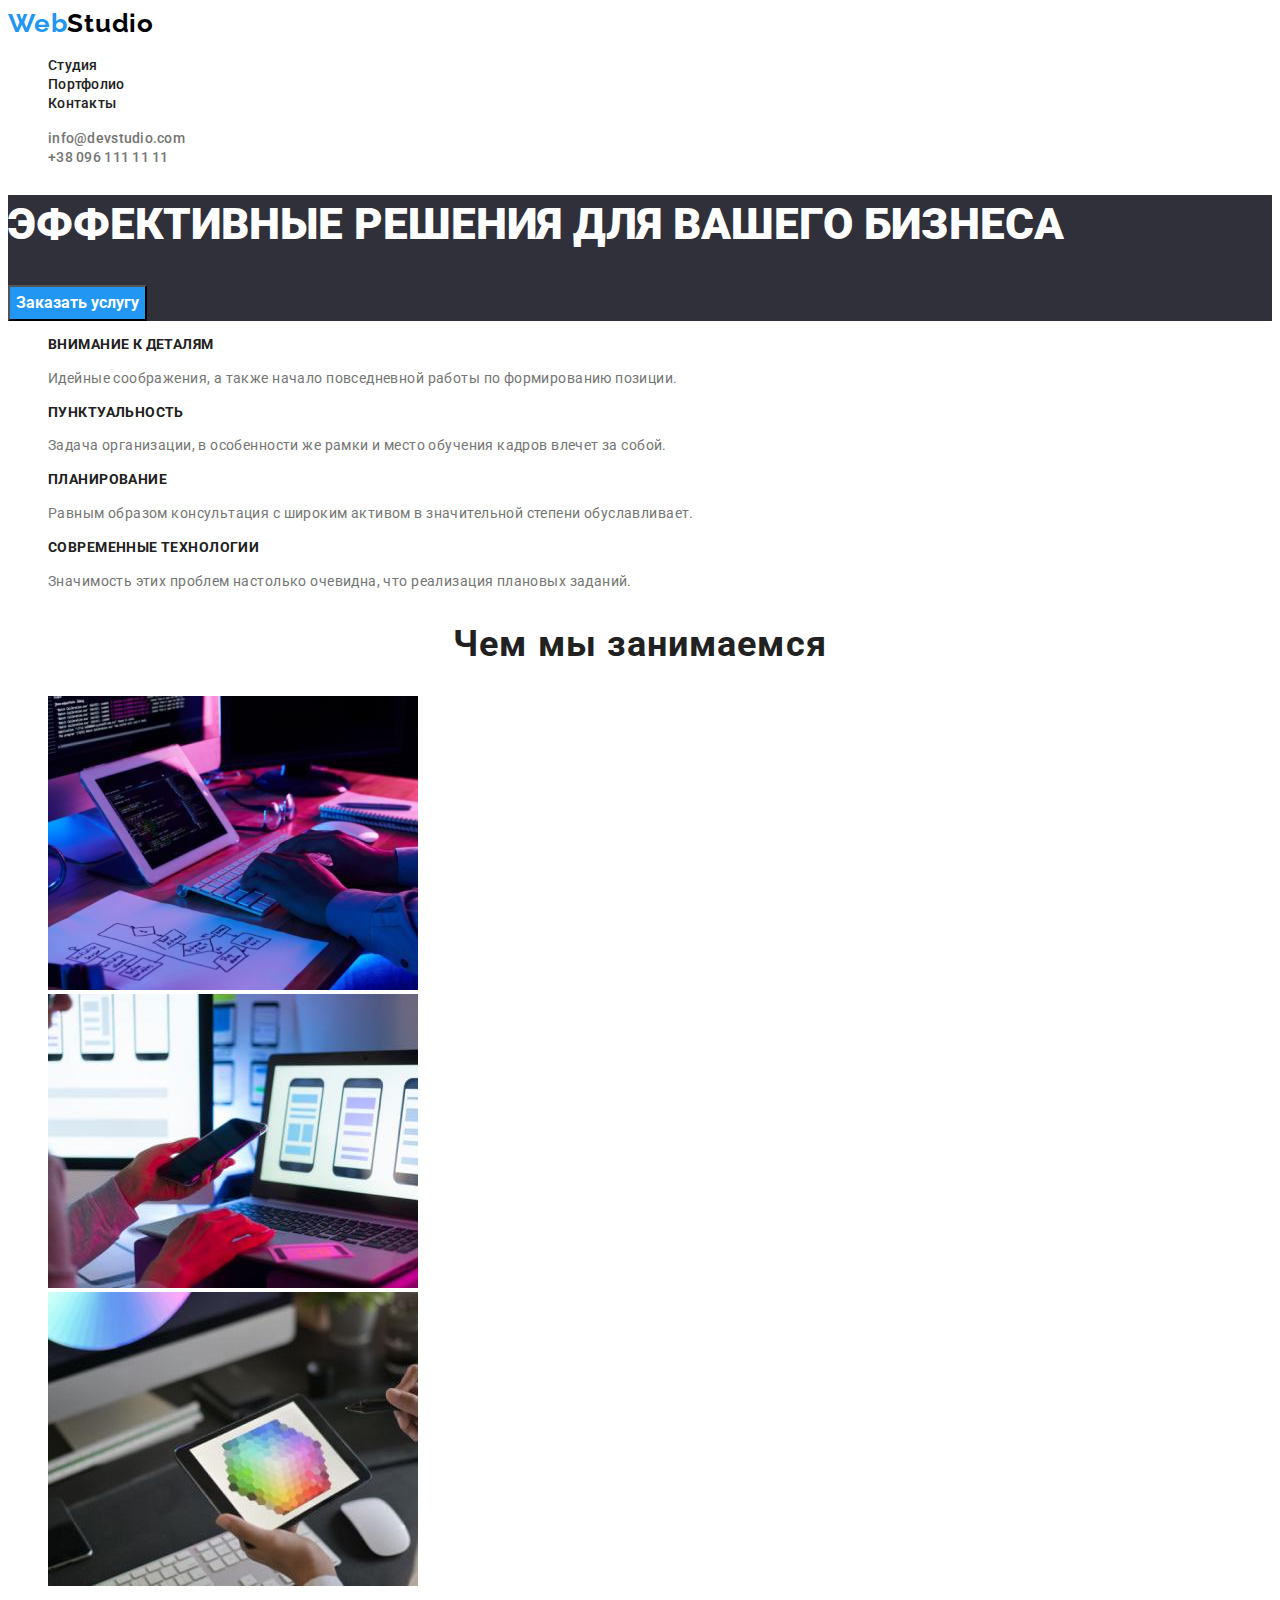
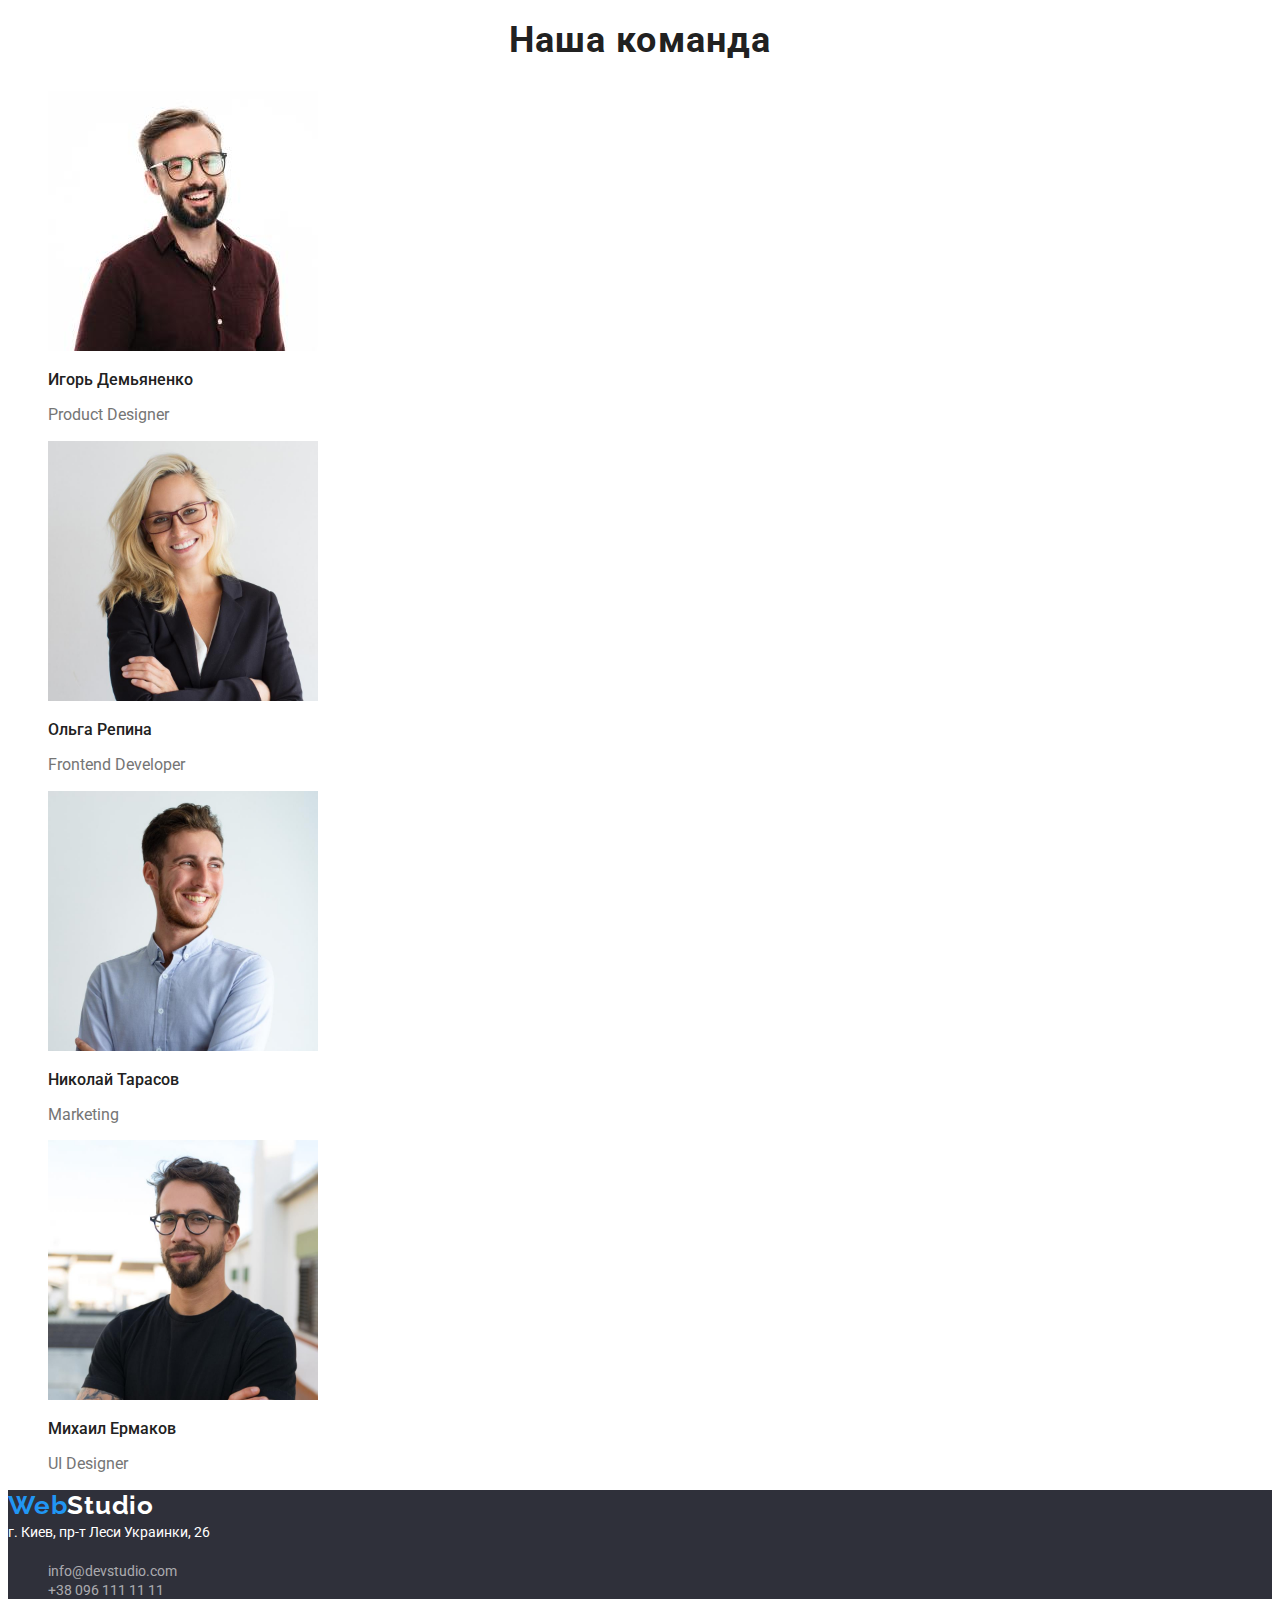
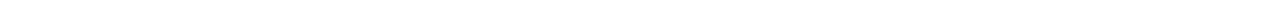
==== commit f9d6f5ad: "исправляет футер" ====
--- a/index.html
+++ b/index.html
@@ -107,7 +107,7 @@
     </main>
 
     <!-- Футер -->
-    <footer class="footer">
+    <footer class="about-contacts">
         <div class="logo">
             <a class="logo-white" href="/"><span class="logo-accent">Web</span>Studio</a>
         </div>
--- a/css/styles.css
+++ b/css/styles.css
@@ -26,6 +26,7 @@
 }
 
 .logo-accent {
+  text-decoration: none;
   color: var(--accent-color);
 }
 /* часть лого в Футере */
@@ -103,7 +104,6 @@
   font-size: 14px;
   line-height: 1.71;
   letter-spacing: 0.03em;
-
   color: var(--primary-text-color);
 }
 
@@ -144,7 +144,7 @@
 }
 
 /* Футер */
-.footer {
+.about-contacts {
   background: #2f303a;
 }
 
@@ -155,6 +155,7 @@
   color: var(--wight-color);
 }
 .contact {
+  font-size: 14px;
   text-decoration: none;
   color: rgba(255, 255, 255, 0.6);
 }
@@ -165,6 +166,7 @@
 /* фильтр Кнопки */
 .filter .link {
   cursor: pointer;
+  font-family: "Roboto";
   font-weight: 500;
   font-size: 16px;
   line-height: 1.62;
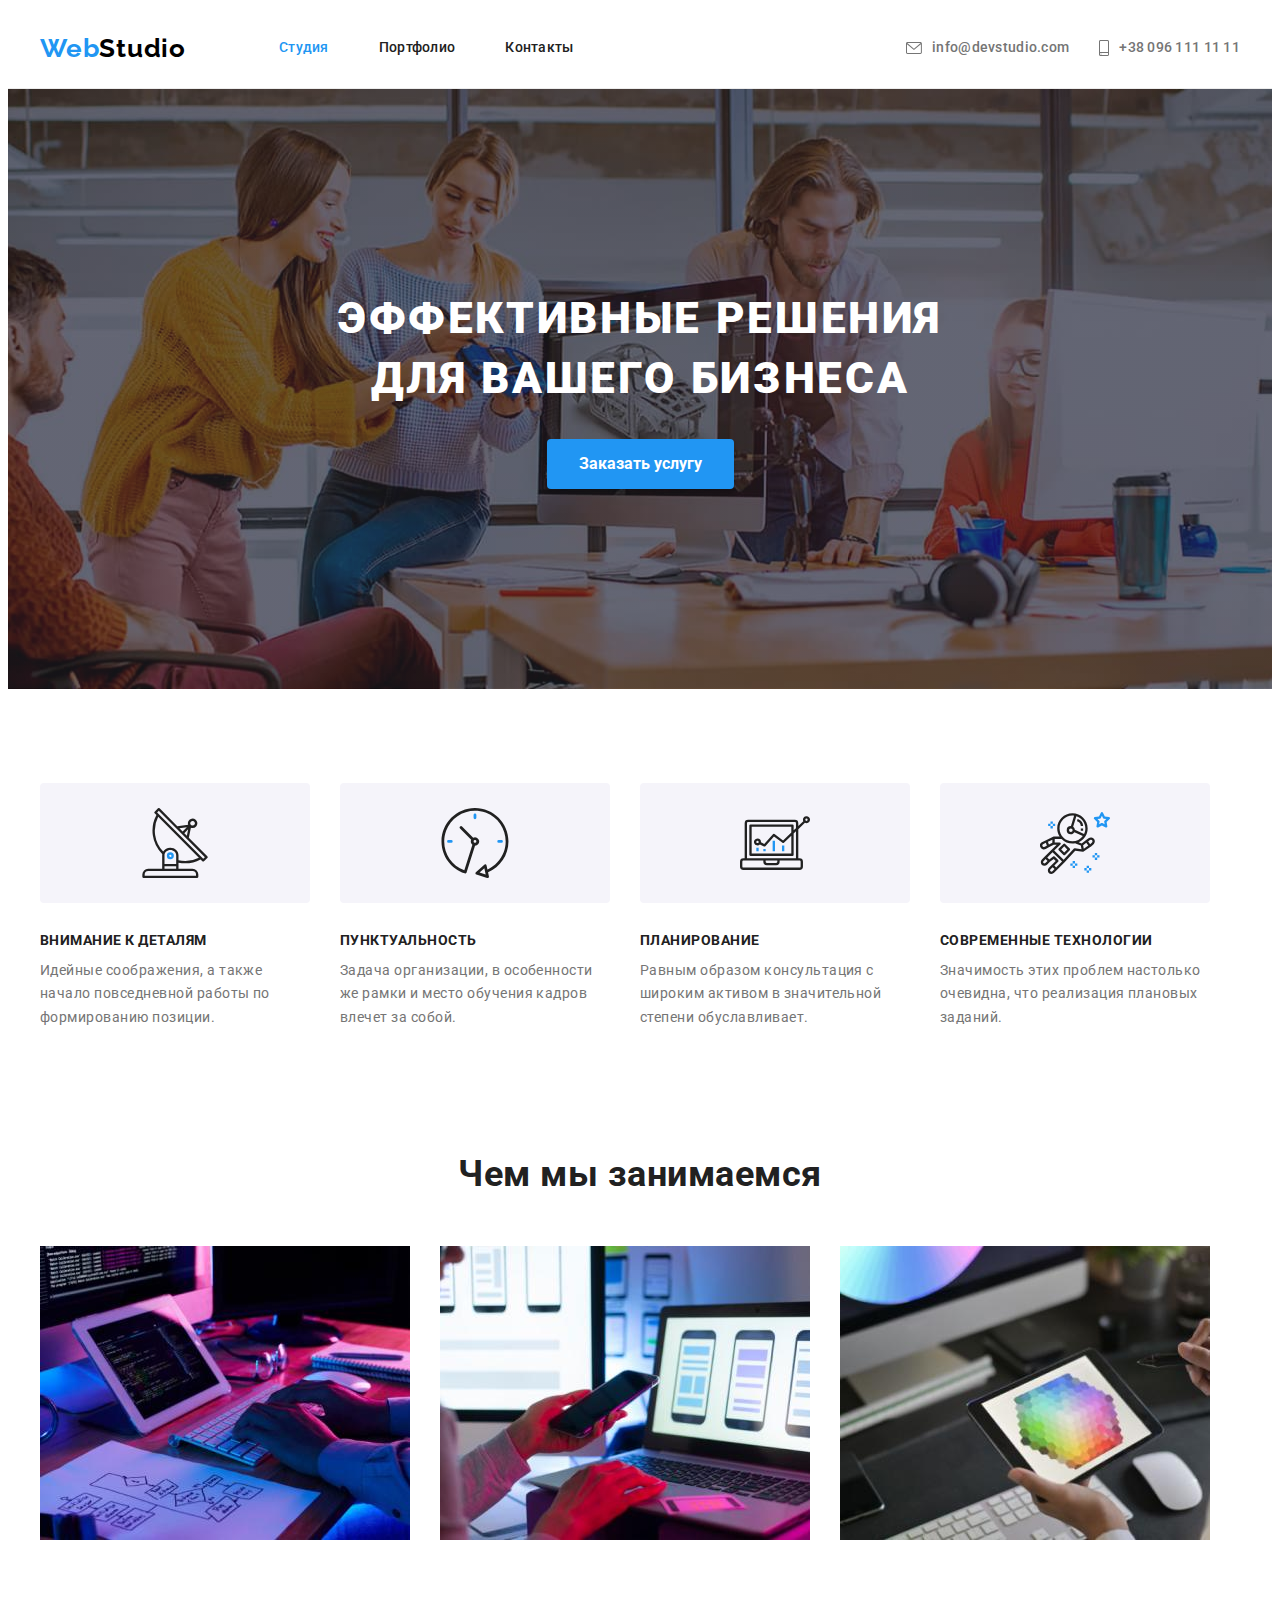
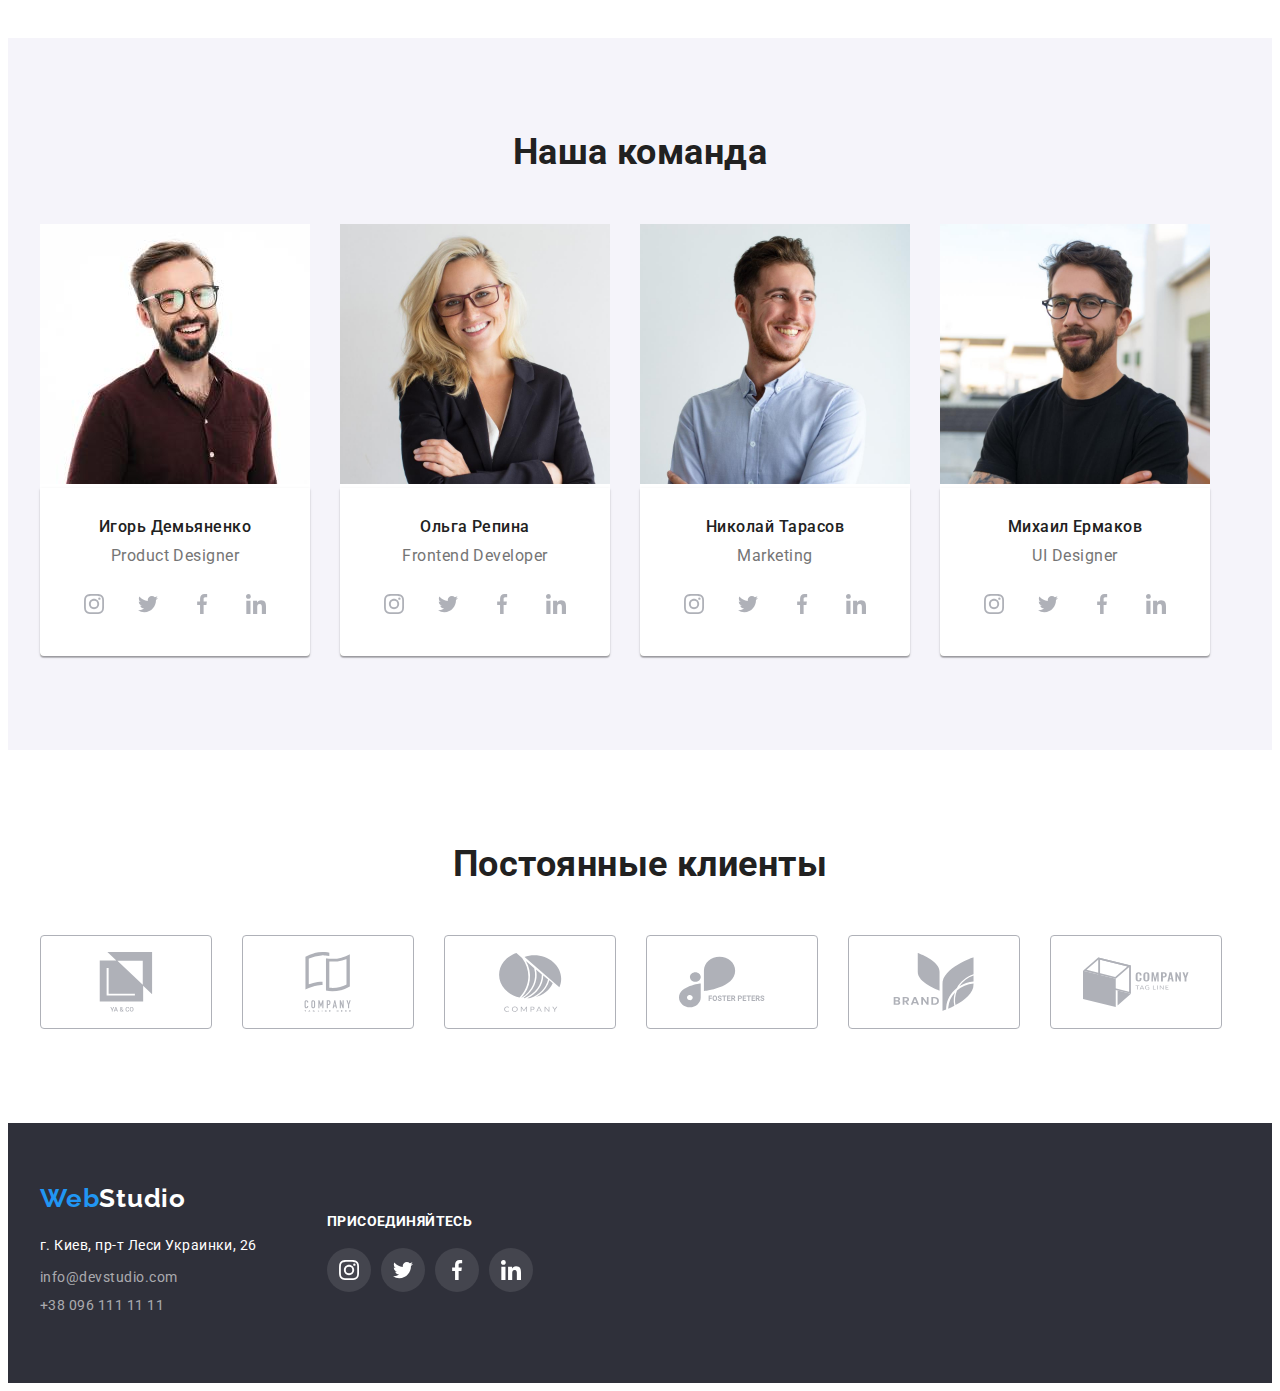
==== commit bfc251aa: "исправляет ошибки" ====
--- a/index.html
+++ b/index.html
@@ -10,113 +10,409 @@
     <link rel="preconnect" href="https://fonts.gstatic.com" crossorigin>
     <link href="https://fonts.googleapis.com/css2?family=Raleway:wght@700&family=Roboto:wght@400;500;700;900&display=swap"
         rel="stylesheet">
-    <link rel="stylesheet" href="./css/styles.css">
+    <link rel="stylesheet" href="https://cdnjs.cloudflare.com/ajax/libs/modern-normalize/1.1.0/modern-normalize.min.css"
+        integrity="sha512-wpPYUAdjBVSE4KJnH1VR1HeZfpl1ub8YT/NKx4PuQ5NmX2tKuGu6U/JRp5y+Y8XG2tV+wKQpNHVUX03MfMFn9Q=="
+        crossorigin="anonymous" referrerpolicy="no-referrer" />
+        <link rel="stylesheet" href="./css/styles.css">
 </head>
 
 <body>
     <!-- Шапка сайта Heder-->
-    <header class="position">
-        <nav class="header">
+    <header class="header">
+        <div class="container header-container">
+            <!--Навигация-->
+            <nav class="navigate">
                 <a class="logo" href="./index.html"><span class="logo-accent">Web</span>Studio</a>
-            <ul class="list">
-                <li class="site-nav"><a href="" class="link">Студия</a></li>
-                <li class="site-nav"><a href="./portfolio.html" class="link">Портфолио</a></li>
-                <li class="site-nav"><a href="" class="link">Контакты</a></li>
+                <ul class="list flex">
+                    <li class="site-nav current"><a href="./index.html" class="link">Студия</a></li>
+                    <li class="site-nav"><a href="./portfolio.html" class="link">Портфолио</a></li>
+                    <li class="site-nav"><a href="" class="link">Контакты</a></li>
+                </ul>
+            
+            </nav>
+            <!--Контакты -->
+            <ul class="list contact flex">
+                <li class="contact-list">
+                    <a class="link link-head-contact" href="mailto:info@devstudio.com">
+                        <svg class="contact-icon" width="16" height="12">
+                            <use href="./images/icons.svg#icon_envelope"></use>
+                        </svg>
+                        info@devstudio.com
+                    </a>
+               
+                <li class="contact-list">
+                    <a class="link link-head-contact" href="tel:+380961111111">
+                        <svg class="contact-icon" width="10" height="16">
+                            <use href="./images/icons.svg#icon_smartphone"></use>
+                        </svg>
+                        +38 096 111 11 11</a></li>
             </ul>
-
-        </nav>
-            <ul class="list">
-                <li><a href="mailto:info@devstudio.com" class="item">info@devstudio.com</a></li>
-                <li><a href="tel:+380961111111" class="item">+38 096 111 11 11</a></li>
-            </ul>
+        </div>
+        
     </header>
 
     <main>
+
         <!-- section Герой-->
-        <section class="hero">
-            <h1 class="hero-title">ЭФФЕКТИВНЫЕ РЕШЕНИЯ ДЛЯ ВАШЕГО БИЗНЕСА</h1>
-            <button type="submit" class="hero-order">Заказать услугу</button>
+        <section class="hero-section overlay">
+
+            <!-- фон на весь блок Герой -->
+                <div class="container">
+                    <h1 class="hero-title">
+                        ЭФФЕКТИВНЫЕ РЕШЕНИЯ
+                        <br>
+                        ДЛЯ ВАШЕГО БИЗНЕСА
+                    </h1>
+                    <button class="btn hero-button" type="button">Заказать услугу</button>
+                </div>
         </section>
 
-        <!-- section Наши качества  -->
-        <section class="qualities">
-            <ul class="list">
-                <li class="about-us-list">
-                    <h3 class="about-us-title">Внимание к деталям</h3>
-                    <p class="about-us-item">Идейные соображения, а также начало повседневной работы по формированию позиции.</p>
+        <!-- section Наши Преимущества  -->
+        <section class="section quality">
+            <div class="container">
+                <h2 class="visually-hidden">Преимущества</h2>
+                <ul class="list flex">
+                    <li class="quality-item">
+                        <div class="box-icon">
+                            <svg class="icon svg" width="70" height="70">
+                                <use href="./images/icons.svg#icon_antenna"></use>
+                            </svg>    
+                        </div>
+                         <div class="quality-box">
+                            <h3 class="quality-title">Внимание к деталям</h3>
+                            <p class="paragraph quality">Идейные соображения, а также начало повседневной работы по формированию позиции.</p>
+                        </div>
+                        
+                    </li>
+                    <li class="quality-item">
+                        <div class="box-icon">
+                            <svg class="icon svg" width="70" height="70">
+                                <use href="./images/icons.svg#icon_clock"></use>
+                            </svg>
+                        </div>
+                        <div class="quality-box">
+                         <h3 class="quality-title">Пунктуальность</h3>
+                            <p class="paragraph quality">Задача организации, в особенности же рамки и место обучения кадров влечет за собой.</p>
+                        </div>
+                    </li>
+                    <li class="quality-item">
+                        <div class="box-icon">
+                            <svg class="icon svg" width="70" height="70">
+                                <use href="./images/icons.svg#icon_diagram"></use>
+                            </svg>
+                        </div>
+                        <div class="quality-box">
+                            <h3 class="quality-title">Планирование</h3>
+                            <p class="paragraph quality">Равным образом консультация с широким активом в значительной степени обуславливает.</p>
+                        </div>
+                    </li>
+                    <li class="quality-item">
+                        <div class="box-icon">
+                            <svg class="icon svg" width="70" height="70">
+                                <use href="./images/icons.svg#icon_astronaut"></use>
+                            </svg>
+                        </div>
+                        <div class="quality-box">
+                            <h3 class="quality-title">Современные технологии</h3>
+                            <p class="paragraph quality">Значимость этих проблем настолько очевидна, что реализация плановых заданий.</p>
+                        </div>
+                    </li>
+                </ul>
+            </div>
+        </section>
+
+        <!-- section Чем мы занимаемся -->
+        <section class="section">
+            <div class="container">
+                <h2 class="title-section">Чем мы занимаемся</h2>
+                <ul class="list flex">
+                    <li class="specialization-item">
+                        <img width="370" src="./images/img_main_page/box_1.jpg" alt="клавиатура и планшет">
+                    </li>
+                    <li class="specialization-item">
+                        <img width="370" src="./images/img_main_page/box_2.jpg" alt="ноутбук на столе">
+                    </li>
+                    <li class="specialization-item">
+                        <img width="370" src="./images/img_main_page/box_3.jpg" alt="планшет в руке">
+                    </li>
+                </ul>
+            </div>
+        </section>
+
+        <!-- section Наша команда -->
+        <section class="section team-section">
+            <div class="container">
+                <h2 class="team-title">Наша команда</h2>
+                
+                <ul class="list flex">
+                    <li class="covorker">
+                        <img class="covorker-photo" width="270" height="260" src="./images/img_main_page/team_card_1.jpg" alt="Игорь Демьяненко">
+                        <div class="covorker-box">
+                            <h3 class="covorker-title">Игорь Демьяненко</h3>
+                            <p class="paragraph covorker-position">Product Designer</p>
+                            <ul class="list socials-list">
+                                <li class="socials-item">
+                                    <a class="socials-link" href="https://instagram.com" target="_blank"
+                                    rel="noopener noreferrer" aria-label="Instagram link">
+                                        <svg class="socials-icon" width="20" height="20">
+                                            <use href="./images/icons.svg#icon_instagram"></use>
+                                        </svg>
+                                    </a>
+                                </li>
+                                <li class="socials-item">
+                                    <a class="socials-link" href="https://twitter.com" target="_blank" rel="noopener noreferrer"
+                                        aria-label="Twitter link">
+                                        <svg class="socials-icon" width="20" height="20">
+                                            <use href="./images/icons.svg#icon_twitter"></use>
+                                        </svg>
+                                    </a>
+                                </li>
+                                <li class="socials-item">
+                                    <a class="socials-link" href="https://facebook.com" target="_blank" rel="noopener noreferrer"
+                                        aria-label="Facebook link">
+                                        <svg class="socials-icon" width="20" height="20">
+                                            <use href="./images/icons.svg#icon_facebook"></use>
+                                        </svg>
+                                    </a>
+                                </li>
+                                <li class="socials-item">
+                                    <a class="socials-link" href="https://linkedin.com" target="_blank" rel="noopener noreferrer"
+                                        aria-label="Linkedin link">
+                                        <svg class="socials-icon" width="20" height="20">
+                                            <use href="./images/icons.svg#icon_linkedin"></use>
+                                        </svg>
+                                    </a>
+                                </li>
+                            </ul>
+                        </div>
+                        
+                    </li>
+                    <li class="covorker">
+                        <img class="covorker-photo" width="270" height="260" src="./images/img_main_page/team_card_2.jpg" alt="Ольга Репина">
+                        <div class="covorker-box">
+                            <h3 class="covorker-title">Ольга Репина</h3>
+                            <p class="paragraph covorker-position">Frontend Developer</p>
+                            <ul class="list socials-list">
+                                <li class="socials-item">
+                                    <a class="socials-link" href="https://instagram.com" target="_blank" rel="noopener noreferrer"
+                                        aria-label="Instagram link">
+                                        <svg class="socials-icon" width="20" height="20">
+                                            <use href="./images/icons.svg#icon_instagram"></use>
+                                        </svg>
+                                    </a>
+                                </li>
+                                <li class="socials-item">
+                                    <a class="socials-link" href="https://twitter.com" target="_blank" rel="noopener noreferrer"
+                                        aria-label="Twitter link">
+                                        <svg class="socials-icon" width="20" height="20">
+                                            <use href="./images/icons.svg#icon_twitter"></use>
+                                        </svg>
+                                    </a>
+                                </li>
+                                <li class="socials-item">
+                                    <a class="socials-link" href="https://facebook.com" target="_blank" rel="noopener noreferrer"
+                                        aria-label="Facebook link">
+                                        <svg class="socials-icon" width="20" height="20">
+                                            <use href="./images/icons.svg#icon_facebook"></use>
+                                        </svg>
+                                    </a>
+                                </li>
+                                <li class="socials-item">
+                                    <a class="socials-link" href="https://linkedin.com" target="_blank" rel="noopener noreferrer"
+                                        aria-label="Linkedin link">
+                                        <svg class="socials-icon" width="20" height="20">
+                                            <use href="./images/icons.svg#icon_linkedin"></use>
+                                        </svg>
+                                    </a>
+                                </li>
+                            </ul>
+                        </div>
+                    <li class="covorker">
+                        <img class="covorker-photo" width="270" height="260" src="./images/img_main_page/team_card_3.jpg" alt="Николай Тарасов">
+                        <div class="covorker-box">
+                            <h3 class="covorker-title">Николай Тарасов</h3>
+                            <p class="paragraph covorker-position">Marketing</p>
+                            <ul class="list socials-list">
+                                <li class="socials-item">
+                                    <a class="socials-link" href="https://instagram.com" target="_blank" rel="noopener noreferrer"
+                                        aria-label="Instagram link">
+                                        <svg class="socials-icon" width="20" height="20">
+                                            <use href="./images/icons.svg#icon_instagram"></use>
+                                        </svg>
+                                    </a>
+                                </li>
+                                <li class="socials-item">
+                                    <a class="socials-link" href="https://twitter.com" target="_blank" rel="noopener noreferrer"
+                                        aria-label="Twitter link">
+                                        <svg class="socials-icon" width="20" height="20">
+                                            <use href="./images/icons.svg#icon_twitter"></use>
+                                        </svg>
+                                    </a>
+                                </li>
+                                <li class="socials-item">
+                                    <a class="socials-link" href="https://facebook.com" target="_blank" rel="noopener noreferrer"
+                                        aria-label="Facebook link">
+                                        <svg class="socials-icon" width="20" height="20">
+                                            <use href="./images/icons.svg#icon_facebook"></use>
+                                        </svg>
+                                    </a>
+                                </li>
+                                <li class="socials-item">
+                                    <a class="socials-link" href="https://linkedin.com" target="_blank" rel="noopener noreferrer"
+                                        aria-label="Linkedin link">
+                                        <svg class="socials-icon" width="20" height="20">
+                                            <use href="./images/icons.svg#icon_linkedin"></use>
+                                        </svg>
+                                    </a>
+                                </li>
+                            </ul>
+                        </div>
+                    </li>
+                    <li class="covorker">
+                        <img class="covorker-photo" width="270" height="260" src="./images/img_main_page/team_card_4.jpg" alt="Михаил Ермаков">
+                        <div class="covorker-box">
+                            <h3 class="covorker-title">Михаил Ермаков</h3>
+                            <p class="paragraph covorker-position">UI Designer</p>
+                            <ul class="list socials-list">
+                                <li class="socials-item">
+                                    <a class="socials-link" href="https://instagram.com" target="_blank" rel="noopener noreferrer"
+                                        aria-label="Instagram link">
+                                        <svg class="socials-icon" width="20" height="20">
+                                            <use href="./images/icons.svg#icon_instagram"></use>
+                                        </svg>
+                                    </a>
+                                </li>
+                                <li class="socials-item">
+                                    <a class="socials-link" href="https://twitter.com" target="_blank" rel="noopener noreferrer"
+                                        aria-label="Twitter link">
+                                        <svg class="socials-icon" width="20" height="20">
+                                            <use href="./images/icons.svg#icon_twitter"></use>
+                                        </svg>
+                                    </a>
+                                </li>
+                                <li class="socials-item">
+                                    <a class="socials-link" href="https://facebook.com" target="_blank" rel="noopener noreferrer"
+                                        aria-label="Facebook link">
+                                        <svg class="socials-icon" width="20" height="20">
+                                            <use href="./images/icons.svg#icon_facebook"></use>
+                                        </svg>
+                                    </a>
+                                </li>
+                                <li class="socials-item">
+                                    <a class="socials-link" href="https://linkedin.com" target="_blank" rel="noopener noreferrer"
+                                        aria-label="Linkedin link">
+                                        <svg class="socials-icon" width="20" height="20">
+                                            <use href="./images/icons.svg#icon_linkedin"></use>
+                                        </svg>
+                                    </a>
+                                </li>
+                            </ul>
+                        </div>
+                    </li>
+                </ul>
+            </div>
+        </section>
+
+        <!-- section Постоянные клиенты -->
+
+        <section class="section clients">
+            <div class="container">
+                <h2 class="clients-title">Постоянные клиенты</h2>
+                <ul class="list clients-list">
+                    <li class="clients-item">
+                            <svg class="clients-icon" width="106" height="60">
+                                <use href="./images/icons.svg#icon_client_1"></use>
+                            </svg>                    
+                    </li>
+                    <li class="clients-item">
+                        <svg class="clients-icon" width="106" height="60">
+                            <use href="./images/icons.svg#icon_client_2"></use>
+                        </svg>
+                    </li>
+                    <li class="clients-item">
+                        <svg class="clients-icon" width="106" height="60">
+                            <use href="./images/icons.svg#icon_client_3"></use>
+                        </svg>
+                    </li>
+                    <li class="clients-item">
+                        <svg class="clients-icon" width="106" height="60">
+                            <use href="./images/icons.svg#icon_client_4"></use>
+                        </svg>
+                    </li>
+                    <li class="clients-item">
+                        <svg class="clients-icon" width="106" height="60">
+                            <use href="./images/icons.svg#icon_client_5"></use>
+                        </svg>
+                    </li>
+                    <li class="clients-item">
+                        <svg class="clients-icon" width="106" height="60">
+                            <use href="./images/icons.svg#icon_client_6"></use>
+                        </svg>
+                    </li>
+                </ul>
+            </div>
+        </section>
+
+    </main>
+
+    <!-- Футер -->
+    <footer class="footer">
+        <div class="container">
+            <ul class="list flex">
+                <li class="footer-box">
+                    
+                        <a class="logo logo-white" href="/"><span class="logo-accent">Web</span>Studio</a>
+                    
+                    <address class="address">г. Киев, пр-т Леси Украинки, 26</address>
+                    
+                    <ul class="list">
+                        <li class="adress-list"><a href="mailto:info@devstudio.com" class="contact">info@devstudio.com</a></li>
+                        <li class="adress-list"><a href="tel:+380961111111" class="contact">+38 096 111 11 11</a></li>
+                    </ul>
                 </li>
-                <li class="about-us-list">
-                    <h3 class="about-us-title">Пунктуальность</h3>
-                    <p class="about-us-item">Задача организации, в особенности же рамки и место обучения кадров влечет за собой.</p>
+                    <!-- Присоединяйтесь, ссылки на соц сети -->
+                <li class="footer-box">
+                    
+                        <h3 class="footer-title">ПРИСОЕДИНЯЙТЕСЬ</h3>
+                    
+                        <ul class="footer-list">
+                            <li class="socials-item">
+                                <a class="footer-socials-link" href="https://instagram.com" target="_blank" rel="noopener noreferrer"
+                                    aria-label="Instagram link">
+                                    <svg class="footer-socials-icon" width="20" height="20">
+                                        <use href="./images/icons.svg#icon_instagram"></use>
+                                    </svg>
+                                </a>
+                            </li>
+                            <li class="socials-item">
+                                <a class="footer-socials-link" href="https://twitter.com" target="_blank" rel="noopener noreferrer"
+                                    aria-label="Twitter link">
+                                    <svg class="footer-socials-icon" width="20" height="20">
+                                        <use href="./images/icons.svg#icon_twitter"></use>
+                                    </svg>
+                                </a>
+                            </li>
+                            <li class="socials-item">
+                                <a class="footer-socials-link" href="https://facebook.com" target="_blank" rel="noopener noreferrer"
+                                    aria-label="Facebook link">
+                                    <svg class="footer-socials-icon" width="20" height="20">
+                                        <use href="./images/icons.svg#icon_facebook"></use>
+                                    </svg>
+                                </a>
+                            </li>
+                            <li class="socials-item">
+                                <a class="footer-socials-link" href="https://linkedin.com" target="_blank" rel="noopener noreferrer"
+                                    aria-label="Linkedin link">
+                                    <svg class="footer-socials-icon" width="20" height="20">
+                                        <use href="./images/icons.svg#icon_linkedin"></use>
+                                    </svg>
+                                </a>
+                            </li>
+                        </ul>
+                   
                 </li>
-                <li class="about-us-list">
-                    <h3 class="about-us-title">Планирование</h3>
-                    <p class="about-us-item">Равным образом консультация с широким активом в значительной степени обуславливает.</p>
-                </li>
-                <li class="about-us-list">
-                    <h3 class="about-us-title">Современные технологии</h3>
-                    <p class="about-us-item">Значимость этих проблем настолько очевидна, что реализация плановых заданий.</p>
-                </li>
-            </ul>
-        </section>
-
-        <!-- section Чем мы занимаемся -->
-        <section class="doing">
-            <h2 class="doing-title">Чем мы занимаемся</h2>
-            <ul class="list">
-                <li class="doing-list-keyboard">
-                    <img width="370" src="./images/img_main_page/box_1.jpg" alt="клавиатура и планшет">
-                </li>
-                <li class="doing-list-notebook">
-                    <img width="370" src="./images/img_main_page/box_2.jpg" alt="ноутбук на столе">
-                </li>
-                <li class="doing-list-tablet">
-                    <img width="370" src="./images/img_main_page/box_3.jpg" alt="планшет в руке">
-                </li>
-            </ul>
-        </section>
-
-        <!-- section Наша команда -->
-        <section class="team">
-            <h2 class="team-title">Наша команда</h2>
-
-            <ul class="list">
-                <li class="covorker">
-                    <img width="270" height="260" src="./images/img_main_page/team_card_1.jpg" alt="Игорь Демьяненко">
-                    <h3 class="covorker-title">Игорь Демьяненко</h3>
-                    <p class="covorker-position">Product Designer</p>
-                </li>
-                <li class="covorker">
-                    <img width="270" height="260" src="./images/img_main_page/team_card_2.jpg" alt="Ольга Репина">
-                    <h3 class="covorker-title">Ольга Репина</h3>
-                    <p class="covorker-position">Frontend Developer</p>
-                </li>
-                <li class="covorker">
-                    <img width="270" height="260" src="./images/img_main_page/team_card_3.jpg" alt="Николай Тарасов">
-                    <h3 class="covorker-title">Николай Тарасов</h3>
-                    <p class="covorker-position">Marketing</p>
-                </li>
-                <li class="covorker">
-                    <img width="270" height="260" src="./images/img_main_page/team_card_4.jpg" alt="Михаил Ермаков">
-                    <h3 class="covorker-title">Михаил Ермаков</h3>
-                    <p class="covorker-position">UI Designer</p>
-                </li>
-            </ul>
-        </section>
-
-    </main>
-
-    <!-- Футер -->
-    <footer class="about-contacts">
-        <div class="logo">
-            <a class="logo-white" href="/"><span class="logo-accent">Web</span>Studio</a>
+            </ul>           
         </div>
-            <address class="address">г. Киев, пр-т Леси Украинки, 26</address>
-
-            <ul class="list">
-                <li><a href="mailto:info@devstudio.com" class="contact">info@devstudio.com</a></li>
-                <li><a href="tel:+380961111111" class="contact">+38 096 111 11 11</a></li>
-            </ul>    
     </footer>
 </body>
 
--- a/css/styles.css
+++ b/css/styles.css
@@ -1,19 +1,110 @@
-/* css Переменные */
+/* =================
+      css Переменные 
+==================== */
 :root {
-  --primary-text-color: #757575;
-  --title-text-color: #212121;
-  --accent-color: #2196f3;
-  --primary-background-color: #e5e5e5;
-  --wight-color: #ffffff;
-}
+--primary-text-color: #757575;
+--logo-text-color: #000000;
+--title-text-color: #212121;
+--accent-color: #2196f3;
+--primary-background-color: #e5e5e5;
+--bg-color-section: #F5F4FA;
+--bg-color-hero:#C4C4C4;
+--wight-color: #ffffff;
+--bg-icon: #AFB1B8;
+--box-shadow-card: 0px 1px 3px rgba(0, 0, 0, 0.12),0px 1px 1px rgba(0, 0, 0, 0.14),0px 2px 1px rgba(0, 0, 0, 0.2);
+--box-shadow-button: 0px 4px 4px rgba(0, 0, 0, 0.15);
+--box-shadow-active-btn-filter: 0px 3px 1px rgba(0, 0, 0, 0.1),
+0px 1px 2px rgba(0, 0, 0, 0.08),
+0px 2px 2px rgba(0, 0, 0, 0.12);
+--box-shadow-portfolio-list: 0px 1px 1px rgba(0, 0, 0, 0.12),
+    0px 4px 4px rgba(0, 0, 0, 0.06),
+    1px 4px 6px rgba(0, 0, 0, 0.16);
+}
+
 
 body {
-  font-family: "Roboto", "Raleway", normal;
+  font-family: Roboto, sans-serif;
   background-color: var(--wight-color);
-}
-/* Header */
-
-/* Логотип */
+  letter-spacing: 0.03em;
+}
+
+/* =======================
+общие классы - start 
+======================== */
+
+.link {
+  text-decoration: none;
+}
+
+.container {
+  width: 1200px;
+  margin-left: auto;
+  margin-right: auto;
+  padding-left: 15px;
+  padding-right: 15px;
+}
+
+.list {
+  list-style: none;
+  padding: 0;
+  margin: 0;
+}
+
+.list.flex {
+  display: flex;
+  flex-wrap: wrap;
+  align-items: center;
+}
+
+.visually-hidden {
+  position: absolute;
+  width: 1px;
+  height: 1px;
+  margin: -1px;
+  border: 0;
+  padding: 0;
+  white-space: nowrap;
+  clip-path: inset(100%);
+  clip: rect(0 0 0 0);
+  overflow: hidden;
+}
+
+.team-title,
+.hero-title,
+.covorker-title,
+.portfolio-title,
+.portfolio-text,
+.quality-title,
+.title-section,
+.clients-title,
+.paragraph,
+.not-displayed,
+.futer-title {
+  padding: 0px;
+  margin: 0px;
+}
+
+.item {
+  text-decoration: none;
+  font-weight: 500;
+  font-size: 14px;
+  line-height: 1.14;
+  letter-spacing: 0.02em;
+  color: var(--primary-text-color);
+}
+
+.item:hover,
+.item:focus {
+  color: var(--accent-color);
+}
+/* ========================= 
+общие классы - end 
+========================== */
+
+
+/* =======================
+ЛОГОТИП - start 
+======================== */
 
 .logo {
   text-decoration: none;
@@ -22,23 +113,113 @@
   font-size: 26px;
   line-height: 1.19;
   letter-spacing: 0.03em;
-  color: #000000;
+  color: var(--logo-text-color);
 }
 
 .logo-accent {
   text-decoration: none;
   color: var(--accent-color);
 }
-/* часть лого в Футере */
+
+/* =========================
+часть лого в Футере 
+========================== */
 .logo-white {
+  display: inline-block;
+  margin-bottom: 20px;
   text-decoration: none;
   color: var(--wight-color);
 }
 
-/* Шапка сайта Heder */
-.list {
-  list-style: none;
-}
+.navigate > .logo {
+  margin-right: 93px;
+}
+
+/* =========================
+       ЛОГОТИП - end 
+========================== */
+
+/* ==========================
+ШАПКА САЙТА Heder  - start
+=========================== */
+
+.header {
+  border-bottom: 1px solid #ececec;
+}
+
+.header-container {
+  display: flex;
+  align-items: center;
+}
+
+.navigate {
+  display: flex;
+  align-items: center;
+}
+
+/* =================================
+КНОПКИ НАВИГАЦИИ по сайту - start 
+================================== */
+
+.btn-item:not(:last-child) {
+  margin-right: 8px;
+}
+
+.site-nav:not(:last-child) {
+  margin-right: 50px;
+}
+
+.contact-flex {
+  display: flex;
+  align-items: center;
+  justify-content: center;
+}
+
+.site-nav {
+  display: block;
+  padding-top: 32px;
+  padding-bottom: 32px;
+  font-weight: 500;
+  font-size: 14px;
+  line-height: 1.14;
+  letter-spacing: 0.02em;
+}
+
+/* ==============================
+кнопки навигация по сайту - end 
+================================ */
+
+/* ===============================
+ссылки на e-mail и тел - start 
+================================ */
+
+.link-head-contact {
+  display: flex;
+  justify-content: center;
+  align-items: center;
+  
+  padding-top: 32px;
+  padding-bottom: 32px;
+  font-weight: 500;
+  font-size: 14px;
+  line-height: 1.14;
+  letter-spacing: 0.02em;
+}
+ 
+.link-head-contact {
+  color: var(--primary-text-color);
+}
+
+.link.link-head-contact:hover,
+.link.link-head-contact:focus {
+  color: var(--accent-color);
+}
+
+.site-nav .link:hover,
+.site-nav .link:focus {
+  color: var(--accent-color);
+}
+
 .site-nav .link {
   text-decoration: none;
   font-weight: 500;
@@ -47,41 +228,116 @@
   letter-spacing: 0.02em;
   color: var(--title-text-color);
 }
-.site-nav .link:hover,
-.site-nav .link:focus {
+
+.current > .link {
   color: var(--accent-color);
 }
 
-.item {
-  text-decoration: none;
-  font-weight: 500;
-  font-size: 14px;
-  line-height: 1.14;
-  letter-spacing: 0.02em;
-  color: var(--primary-text-color);
-}
-.item:hover,
-.item:focus {
+
+.list.contact {
+  margin-left: auto;
+}
+
+.contact-list:not(:last-child) {
+  margin-right: 30px;
+}
+/* ================================
+иконки конверт и телефон - start 
+=================================  */
+.contact-icon {
+  margin-right: 10px;
+}
+
+.link-head-contact:hover.contact-icon,
+.link-head-contact:focus.contact-icon {
   color: var(--accent-color);
 }
-
-/* ГЛАВНАЯ СТРАНИЦА */
-
-/* section Герой */
-.hero {
-  background: #2f303a;
-}
+.contact-icon {
+  fill: currentColor
+}
+/* ================================
+иконки конверт и телефон - end 
+================================= */
+/* ================================
+ШАПКА САЙТА Heder - end 
+================================== */
+
+
+/* ================================
+ГЛАВНАЯ СТРАНИЦА - start 
+================================== */
+
+/* =========================
+SECTION Герой - start 
+========================== */
+
+.section {
+  padding-top: 94px;
+  padding-bottom: 94px;
+}
+
+.hero-section {
+  background-color: var(--bg-color-hero);
+  text-align: center;
+}
+
+/* ===========================
+фон на весь блок Герой - start 
+============================ */
+
+.overlay {
+  max-width: 1600px;
+  margin-left: auto;
+  margin-right: auto;
+  padding-top: 200px;
+  padding-bottom: 200px;
+  background-image: linear-gradient(
+    to right,
+    rgba(47, 48, 58, 0.4),
+    rgba(47, 48, 58, 0.4)
+  ),
+  url(../images/img_main_page/bg_hero_copy.jpeg);
+  background-repeat: no-repeat;
+  background-position: center;
+  background-size: cover;
+}
+
 .hero-title {
+  margin-top: 0;
+  margin-bottom: 30px;
   font-weight: 900;
   font-size: 44px;
   line-height: 1.36;
-
   color: var(--wight-color);
-}
-/* Button Заказать услугу */
-.hero-order {
+  text-align: center;
+  text-transform: uppercase;
+  letter-spacing: 0.06em;
+}
+
+/* ==========================
+фон на весь блок Герой - end 
+=========================== */
+
+/* ===========================
+Button Заказать услугу - start 
+============================ */
+
+.btn {
+  display: inline-flex;
+  align-items: center;
+  font-family: inherit;
+  border: none;
+  cursor: pointer;
+  position: relative;
+  border-radius: 4px;
+}
+
+.hero-button {
   font-family: inherit;
   cursor: pointer;
+  box-shadow: var(--box-shadow-button);
+  border-radius: 4px;
+  padding: 10px 32px;
   font-weight: 700;
   font-size: 16px;
   line-height: 1.87;
@@ -90,105 +346,484 @@
   background-color: var(--accent-color);
 }
 
-/* section Наши качества */
-
-.about-us-title {
+/* =========================
+Button Заказать услугу - end 
+========================== */
+/* ================
+section Герой - end 
+================= */
+
+
+/* =========================
+SECTION Преимущества - start
+========================== */
+
+.section.quality {
+  padding-bottom: 0;
+}
+
+.list.flex > .quality-item {
+  flex-basis: calc(100% / 4 - 30px);
+}
+
+.quality-item {
+  margin-right: 30px;
+  
+}
+
+.quality-item:last-child {
+  margin-right: 0;
+}
+
+ /* ==================
+    иконка фон - start
+ ================== */
+
+.quality-item {
+  margin-right: 30px;
+  margin-bottom: 30px;
+}
+.box-icon {
+  display: flex;
+  text-align: center;
+  margin-bottom: 30px;
+  height: 120px;
+  background-color: var(--bg-color-section);
+  border-radius: 4px;
+}
+.icon.svg {
+  margin: auto;
+}
+
+
+
+
+
+/* .icon-antenna {
+  background-image: 
+  url(../images/icons.svg#icon_antenna);
+  background-repeat: no-repeat;
+  background-position: center;
+}
+ .icon-clock::before {
+  background-image: 
+  url(../images/img_main_page/icon_clock\ .svg);
+  background-repeat: no-repeat;
+  background-position: center;
+} 
+
+.icon-diagram::before {
+  background-image: 
+  url(../images/img_main_page/icon_diagram\ .svg);
+  background-repeat: no-repeat;
+  background-position: center;
+}
+
+.icon-astronaut::before {
+  background-image: 
+  url(../images/img_main_page/icon_astronaut\ .svg);
+  background-repeat: no-repeat;
+  background-position: center;
+} */
+/* ==================
+    иконка фон - end
+ ================== */
+
+.quality-title {
+  margin-bottom: 10px;
   font-weight: 700;
   font-size: 14px;
   line-height: 1.14;
-  letter-spacing: 0.03em;
   text-transform: uppercase;
   color: var(--title-text-color);
-}
-.about-us-item {
+
+}
+.paragraph.quality {
   font-size: 14px;
   line-height: 1.71;
-  letter-spacing: 0.03em;
   color: var(--primary-text-color);
 }
 
-/* section Чем мы занимаемся */
-
-.doing-title {
+/* =========================
+SECTION Преимущества - end
+========================= */ 
+
+
+/* ============================== 
+SECTION Чем мы занимаемся - start
+=============================== */
+
+.title-section {
+  margin-bottom: 50px;
   font-weight: 700;
   font-size: 36px;
   line-height: 1.16;
   text-align: center;
-  letter-spacing: 0.03em;
 
   color: var(--title-text-color);
 }
 
-/* section Наша команда */
+.specialization-item:not(:last-child) {
+  margin-right: 30px;
+}
+/* ==============================
+SECTION Чем мы занимаемся - end 
+=============================== */
+
+/* =============================
+SECTION Наша команда - start 
+============================== */
+
+.team-section {
+  background-color: var(--bg-color-section);
+}
 
 .team-title {
+  margin-bottom: 50px;
   font-weight: 700;
   font-size: 36px;
   line-height: 1.16;
   text-align: center;
-  letter-spacing: 0.03em;
 
   color: var(--title-text-color);
 }
 
+.covorker {
+  background-color: var(--wight-color)
+}
+
+.covorker-box {
+  padding: 30px 15px;
+  box-shadow: var(--box-shadow-card);
+  border-radius: 0px 0px 4px 4px;
+}
+
+.covorker:not(:last-child) {
+  margin-right: 30px;
+}
+
+
 .covorker-title {
+  margin-bottom: 10px;
   font-weight: 500;
   font-size: 16px;
   line-height: 1.18;
+  text-align: center;
   color: var(--title-text-color);
 }
 .covorker-position {
+  margin-bottom: 16px;
   font-size: 16px;
   line-height: 1.18;
+  text-align: center;
   color: var(--primary-text-color);
 }
 
-/* Футер */
-.about-contacts {
+/* ======================= 
+ICON social-link - start
+======================== */
+
+.socials-list { 
+  display: flex;
+  align-items: center;
+  justify-content: center;
+}
+
+.socials-item {
+  margin-right: 10px;
+}
+.socials-item:last-child {
+  margin-right: 0;
+}
+
+.socials-link {
+  display: flex;
+  justify-content: center;
+  align-items: center;
+  flex-basis: calc(100% / 4 - 10px);
+  width: 44px;
+  height: 44px;
+  border-radius: 50%;
+  background-color: transparent;
+}
+
+.socials-link:hover,
+.socials-link:focus {
+  background-color: var(--accent-color);
+}
+
+.socials-icon {
+  fill: var(--bg-icon)
+}
+
+.socials-link:hover .socials-icon,
+.socials-link:focus .socials-icon {
+  fill: #ffffff;
+}
+/* ======================= 
+ICON social-link - end
+======================== */
+/* ==========================
+SECTION Наша команда - end 
+=========================== */
+
+
+/* ================================ 
+SECTION Постоянные клиенты - start 
+================================= */
+
+.clients-title {
+  margin-bottom: 50px;
+  font-weight: 700;
+  font-size: 36px;
+  line-height: 1.16;
+  text-align: center;
+
+  color: var(--title-text-color);
+}
+
+/* ========================== 
+иконки  logo клиентов - start
+========================== */
+
+.clients-list {
+  display: flex;
+  align-items: center;
+  flex-wrap: wrap;
+  gap: 30px;
+  
+}
+
+.clients-item {
+  display: flex;
+  align-items: center;
+  justify-content: center;
+  width: 170px;
+  height: 92px;
+  border: 1px solid var(--bg-icon);
+  color: var(--bg-icon);
+  border-radius: 4px;
+  cursor: pointer;
+}
+
+
+.clients-item:hover {
+  color: var(--accent-color);
+  border-color: var(--accent-color);
+}
+
+.clients-icon {
+  fill: currentColor;
+}
+/* ========================== 
+иконки  logo клиентов - end
+========================== */
+
+/* =============================
+SECTION Постоянные клиенты - end
+============================== */
+
+
+/* ========================
+        ФУТЕР - start 
+========================= */
+
+.footer {
+  justify-content: flex-start;
+  align-items: baseline;
+  padding-top: 60px;
+  padding-bottom: 60px;
   background: #2f303a;
 }
 
 .address {
+  margin-bottom: 9px;
   font-style: normal;
   font-size: 14px;
   line-height: 1.71;
   color: var(--wight-color);
 }
+
+.adress-list {
+  margin-bottom: 9px;
+}
+
 .contact {
   font-size: 14px;
   text-decoration: none;
   color: rgba(255, 255, 255, 0.6);
 }
 
-/* СТРАНИЦА ПОРТФОЛИО */
-/* section Portfolio */
-
-/* фильтр Кнопки */
-.filter .link {
+/* ================================ 
+Присоединяйтесь, ссылки на соц сети
+================================ */
+
+.footer-box:not(:last-child) {
+margin-right: 70px;
+}
+
+.footer-title {
+  margin-top: 0;
+  margin-bottom: 20px;
+  font-weight: 700;
+  font-size: 14px;
+  line-height: 1;
+  letter-spacing: 0.03em;
+  text-align: start;
+  text-transform: uppercase;
+  color: #FFFFFF;
+} 
+
+
+/* ======================================== 
+Присоединяйтесь, ссылки на соц сети - start
+========================================= */
+
+.footer-list {
+  display: flex;
+  align-items: flex-start;
+  justify-content: center;
+  list-style: none;
+  padding-left: 0;
+}
+
+.footer-socials-item {
+  margin-right: 10px;
+}
+
+.footer-socials-item:last-child {
+  margin-right: 0;
+}
+
+.footer-socials-link {
+  display: flex;
+  justify-content: center;
+  align-items: center;
+  flex-basis: calc(100% / 4 - 10px);
+  width: 44px;
+  height: 44px;
+  border-radius: 50%;
+   
+  background: rgba(255, 255, 255, 0.1);
+}
+
+.footer-socials-link:hover,
+.footer-socials-link:hover:focus {
+  background-color: var(--accent-color);
+}
+
+.footer-socials-icon {
+  fill: #FFFFFF
+  
+}
+
+.footer-socials-link:hover .footer-socials-icon,
+.footer-socials-link:focus .footer-socials-icon {
+  fill: #ffffff
+} 
+/* ======================================== 
+Присоединяйтесь, ссылки на соц сети - end
+========================================= */
+
+/* ============== 
+     ФУТЕР - end 
+=============== */
+
+
+/* ==========================
+СТРАНИЦА ПОРТФОЛИО - start
+========================== */
+
+/* =========================
+SECTION Portfolio - start
+========================= */
+
+/* ================== 
+фильтр Кнопки - start
+================== */
+
+.list.button-filter-list {
+  margin-bottom: 50px;
+}
+
+.list.button-filter-list {
+  justify-content: center;
+}
+
+
+.button-filter {
+  padding: 6px 22px;
   cursor: pointer;
   font-family: "Roboto";
   font-weight: 500;
   font-size: 16px;
   line-height: 1.62;
+  text-align: center;
+
   color: var(--title-text-color);
   background-color: #f5f4fa;
 }
 
-.filter .link:hover,
-.filter .link:focus {
+.button-filter:hover,
+.button-filter:focus {
   color: var(--wight-color);
   background-color: var(--accent-color);
-}
-
-/* таблица с картинками */
-
+  box-shadow: var(--box-shadow-active-btn-filter);
+}
+/* ================ 
+фильтр Кнопки - end
+================ */
+
+/* ===================================
+таблица с картинками ПОРТФОЛИО - start
+=================================== */
+
+.portfolio-list {
+  margin-right: 30px;
+  margin-bottom: 30px;
+  background-color: var(--white-color);
+}
+
+.list.flex>.portfolio-list {
+  flex-basis: calc(100% / 3 - 30px);
+}
+
+.portfolio-list:nth-child(3n) {
+  margin-right: 0px;
+}
+
+.portfolio-list:hover,
+.portfolio-list:focus {
+box-shadow: var(--box-shadow-portfolio-list)
+}
+
+.portfolio-box {
+    padding: 20px 24px;
+    border-left: 1px solid #eeeeee;
+    border-right: 1px solid #eeeeee;
+    border-bottom: 1px solid #eeeeee;
+    background-color: var(--wight-color);
+  }
+  
 .portfolio-title {
+  margin-bottom: 4px;
   font-size: 18px;
   line-height: 2;
+  letter-spacing: 0.06em;
   color: var(--title-text-color);
 }
 .portfolio-text {
   font-size: 16px;
   line-height: 1.87;
+  letter-spacing: 0.06em;
   color: var(--primary-text-color);
 }
+/* =================================
+таблица с картинками ПОРТФОЛИО - end
+================================= */
+/* ===================== 
+SECTION Portfolio - end
+====================== */
+/* ===================== 
+СТРАНИЦА ПОРТФОЛИО - end
+====================== */